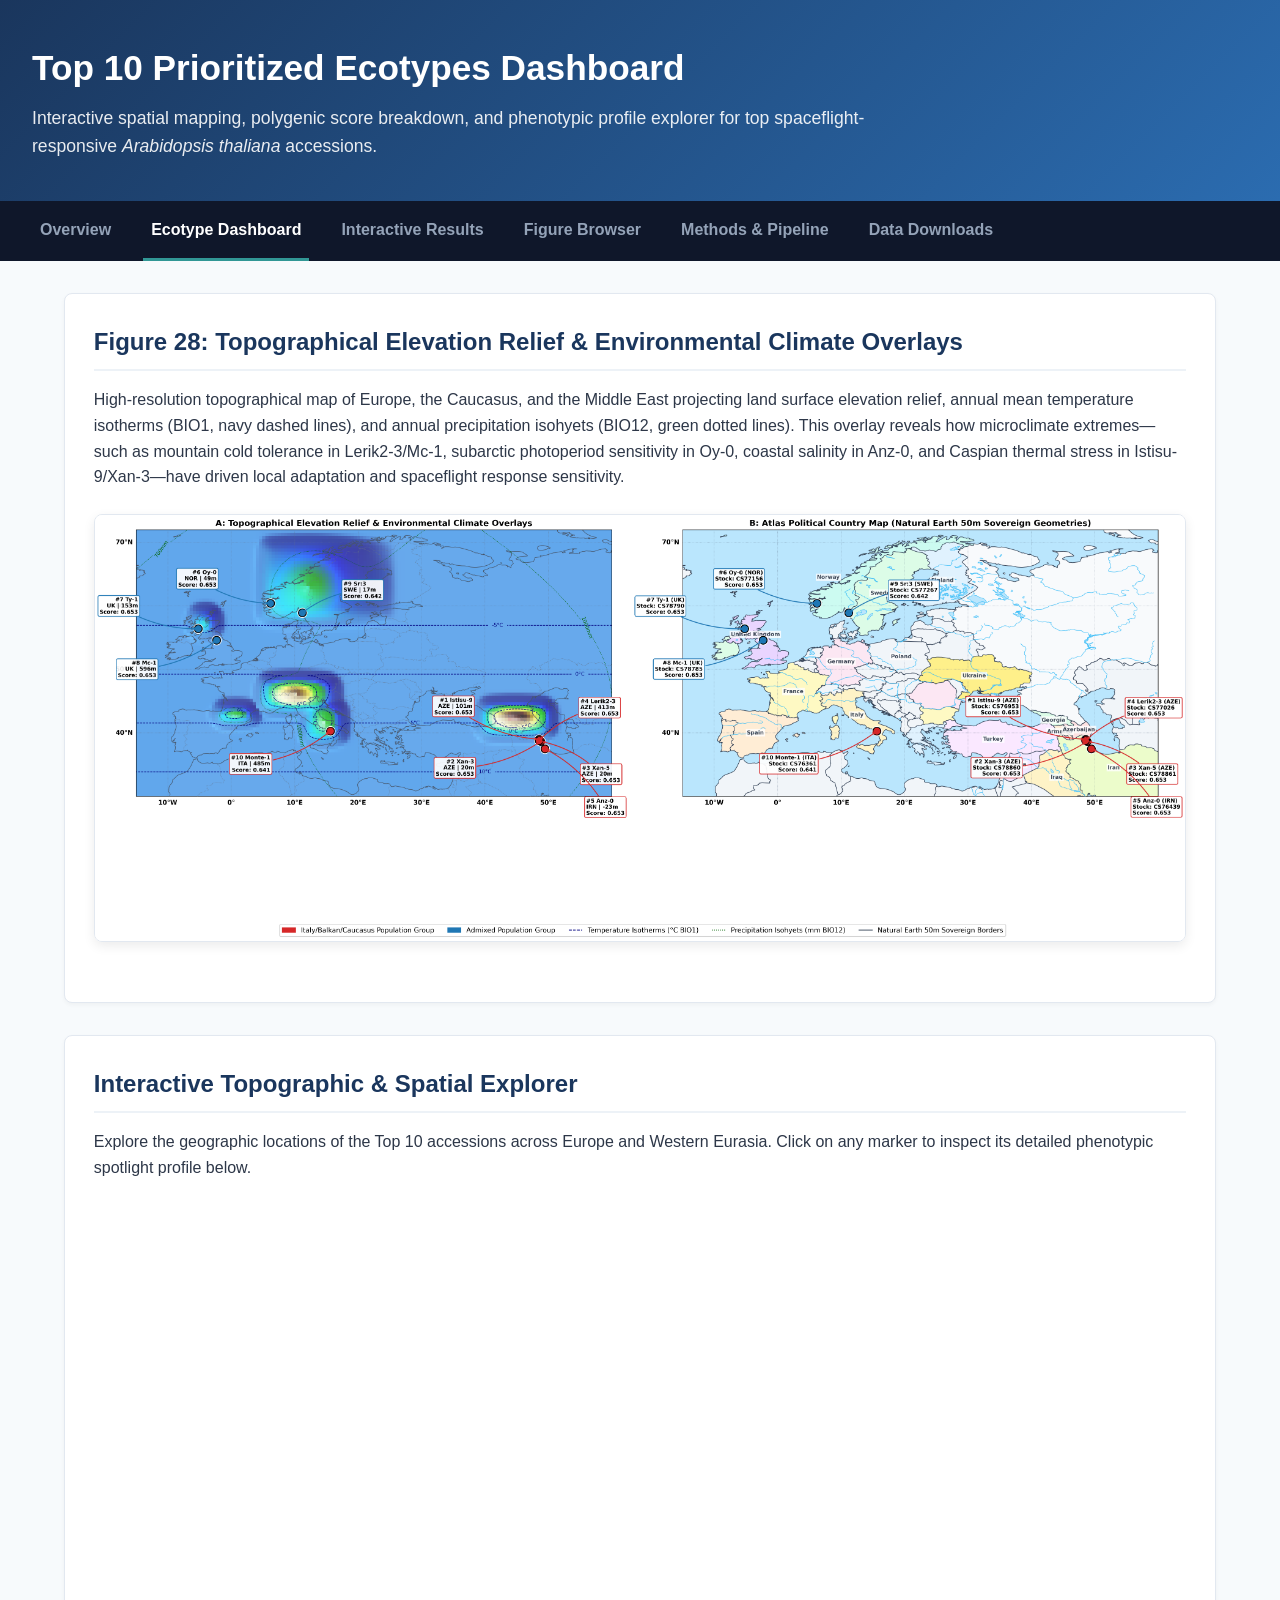
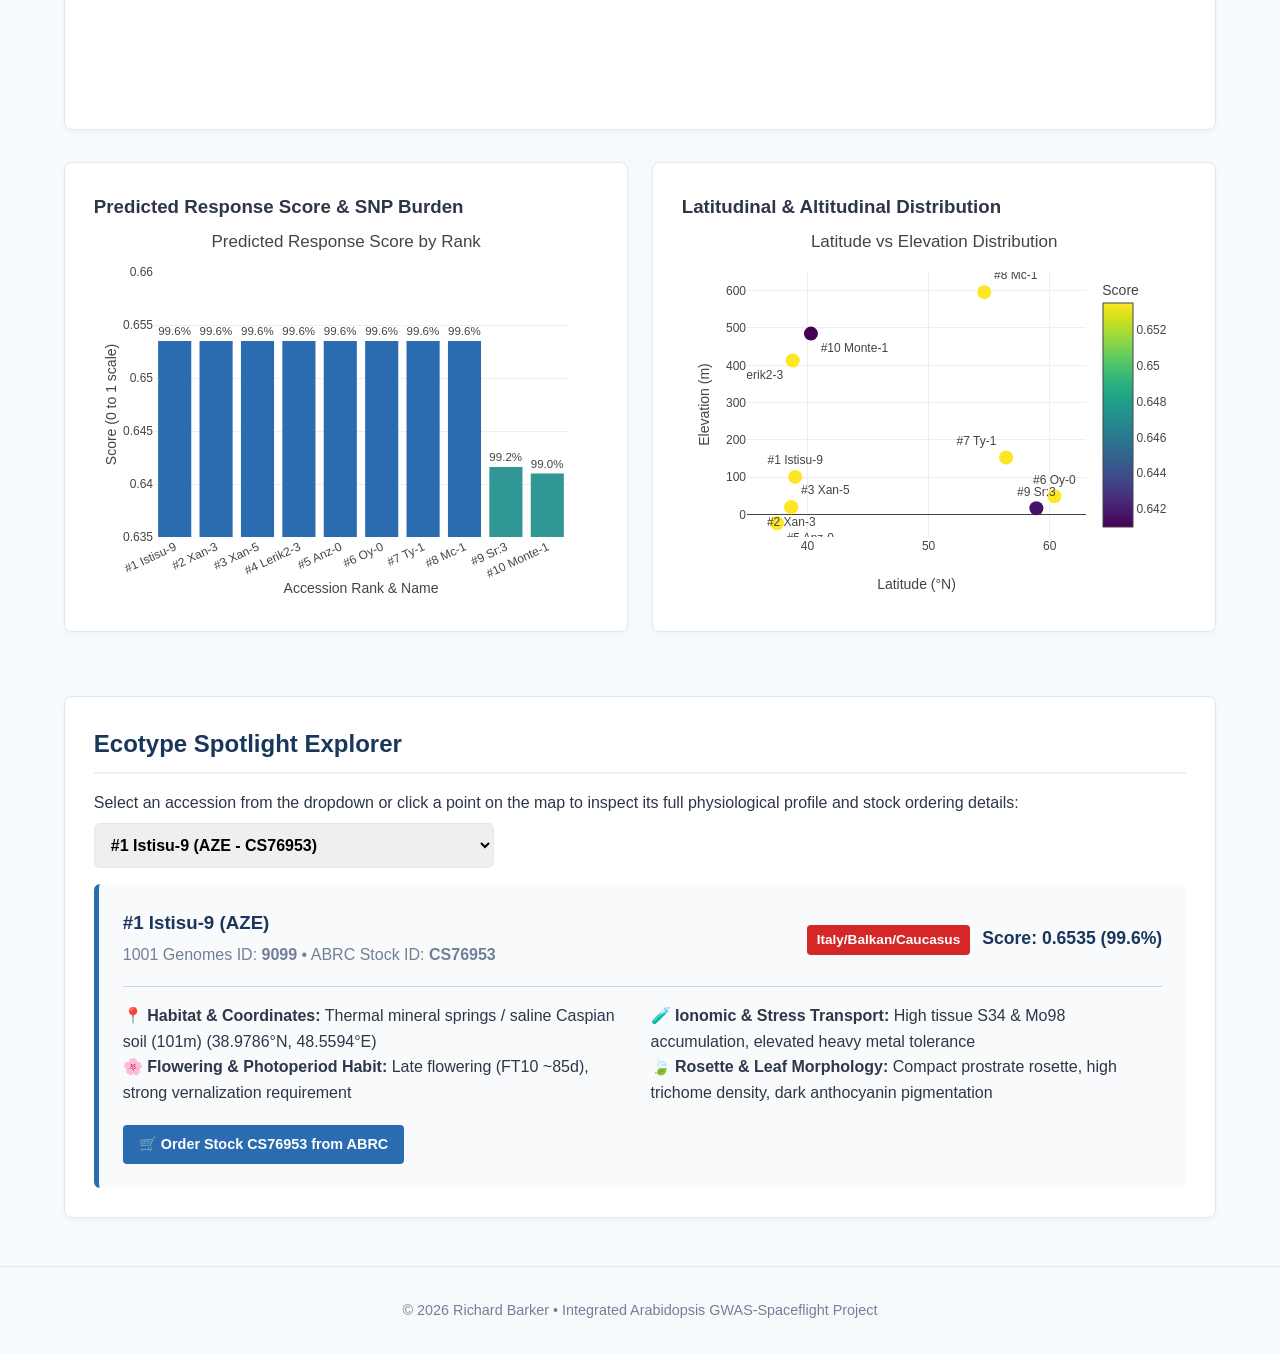
==== docs/dashboard.html @ 4b0f7625 "Fix JavaScript syntax error in docs/dashboard.html to enable interactive Plotly charts" ====
<!DOCTYPE html>
<html lang="en">
<head>
  <meta charset="UTF-8">
  <meta name="viewport" content="width=device-width, initial-scale=1.0">
  <title>Interactive Ecotype Dashboard - Arabidopsis GWAS-Spaceflight Integration</title>
  <link rel="stylesheet" href="css/style.css">
  <script src="https://cdn.plot.ly/plotly-2.27.0.min.js"></script>
  <style>
    .dashboard-grid {
      display: grid;
      grid-template-columns: 1fr 1fr;
      gap: 1.5rem;
      margin-bottom: 2rem;
    }
    @media (max-width: 900px) {
      .dashboard-grid {
        grid-template-columns: 1fr;
      }
    }
    .spotlight-card {
      background: #f8fafc;
      border-left: 5px solid var(--secondary-color);
      padding: 1.5rem;
      border-radius: 6px;
      margin-top: 1rem;
    }
    .badge {
      display: inline-block;
      padding: 0.25rem 0.6rem;
      border-radius: 4px;
      font-size: 0.85rem;
      font-weight: 700;
      color: white;
    }
    .bg-caucasus { background-color: #d62728; }
    .bg-admixed { background-color: #1f77b4; }
  </style>
</head>
<body>
  <header>
    <h1>Top 10 Prioritized Ecotypes Dashboard</h1>
    <p>Interactive spatial mapping, polygenic score breakdown, and phenotypic profile explorer for top spaceflight-responsive <em>Arabidopsis thaliana</em> accessions.</p>
  </header>

  <nav>
    <a href="index.html">Overview</a>
    <a href="dashboard.html" class="active">Ecotype Dashboard</a>
    <a href="results.html">Interactive Results</a>
    <a href="figures.html">Figure Browser</a>
    <a href="methods.html">Methods & Pipeline</a>
    <a href="data.html">Data Downloads</a>
  </nav>

  <div class="container">
    <div class="card">
      <h2>Figure 28: Topographical Elevation Relief & Environmental Climate Overlays</h2>
      <p>High-resolution topographical map of Europe, the Caucasus, and the Middle East projecting land surface elevation relief, annual mean temperature isotherms (BIO1, navy dashed lines), and annual precipitation isohyets (BIO12, green dotted lines). This overlay reveals how microclimate extremes—such as mountain cold tolerance in Lerik2-3/Mc-1, subarctic photoperiod sensitivity in Oy-0, coastal salinity in Anz-0, and Caspian thermal stress in Istisu-9/Xan-3—have driven local adaptation and spaceflight response sensitivity.</p>
      
      <div style="margin: 1.5rem 0; text-align:center;">
        <img src="assets/fig28_top10_ecotypes_map.png" alt="Figure 28 Topographical Elevation Relief and Climate Overlays" style="width:100%; max-width:1100px; border-radius:8px; border:1px solid var(--border-color); box-shadow: 0 4px 12px rgba(0,0,0,0.08);">
      </div>
    </div>

    <div class="card">
      <h2>Interactive Topographic & Spatial Explorer</h2>
      <p>Explore the geographic locations of the Top 10 accessions across Europe and Western Eurasia. Click on any marker to inspect its detailed phenotypic spotlight profile below.</p>
      <div id="mapPlot" style="width:100%; height:520px;"></div>
    </div>

    <div class="dashboard-grid">
      <div class="card">
        <h3>Predicted Response Score & SNP Burden</h3>
        <div id="scoreBarPlot" style="width:100%; height:380px;"></div>
      </div>
      <div class="card">
        <h3>Latitudinal & Altitudinal Distribution</h3>
        <div id="geoScatterPlot" style="width:100%; height:380px;"></div>
      </div>
    </div>

    <div class="card">
      <h2>Ecotype Spotlight Explorer</h2>
      <p>Select an accession from the dropdown or click a point on the map to inspect its full physiological profile and stock ordering details:</p>
      
      <select id="ecotypeSelect" style="width:100%; max-width:400px; padding:0.75rem; font-size:1rem; border-radius:6px; border:1px solid var(--border-color); margin-top:0.5rem; font-weight:600;">
        <option value="1">#1 Istisu-9 (AZE - CS76953)</option>
        <option value="2">#2 Xan-3 (AZE - CS78860)</option>
        <option value="3">#3 Xan-5 (AZE - CS78861)</option>
        <option value="4">#4 Lerik2-3 (AZE - CS77026)</option>
        <option value="5">#5 Anz-0 (IRN - CS76439)</option>
        <option value="6">#6 Oy-0 (NOR - CS77156)</option>
        <option value="7">#7 Ty-1 (UK - CS78790)</option>
        <option value="8">#8 Mc-1 (UK - CS78785)</option>
        <option value="9">#9 Sr:3 (SWE - CS77267)</option>
        <option value="10">#10 Monte-1 (ITA - CS76361)</option>
      </select>

      <div id="spotlightContent" class="spotlight-card">
        <!-- Dynamically populated via JavaScript -->
      </div>
    </div>
  </div>

  <footer>
    <p>&copy; 2026 Richard Barker &bull; Integrated Arabidopsis GWAS-Spaceflight Project</p>
  </footer>

  <script>
    const data = [
      {
        rank: 1, name: "Istisu-9", id: 9099, stock_id: "CS76953", country: "AZE", group: "Italy/Balkan/Caucasus",
        lat: 38.9786, lon: 48.5594, elev: 101.0, snps: "29 / 29", score: 0.6535, pct: "99.6%",
        habitat: "Thermal mineral springs / saline Caspian soil (101m)",
        flowering: "Late flowering (FT10 ~85d), strong vernalization requirement",
        ionomic: "High tissue S34 & Mo98 accumulation, elevated heavy metal tolerance",
        morphology: "Compact prostrate rosette, high trichome density, dark anthocyanin pigmentation"
      },
      {
        rank: 2, name: "Xan-3", id: 9067, stock_id: "CS78860", country: "AZE", group: "Italy/Balkan/Caucasus",
        lat: 38.6536, lon: 48.7992, elev: 20.0, snps: "29 / 29", score: 0.6535, pct: "99.6%",
        habitat: "Lowland Caspian semi-arid steppe (20m)",
        flowering: "Moderate-late flowering (FT16 ~68d), vernalization responsive",
        ionomic: "High Co59 & Zn66 sequestration, stress-induced ion transporter activity",
        morphology: "Slightly serrated leaves, dense secondary branching, stress-resilient canopy"
      },
      {
        rank: 3, name: "Xan-5", id: 9069, stock_id: "CS78861", country: "AZE", group: "Italy/Balkan/Caucasus",
        lat: 38.6536, lon: 48.7992, elev: 20.0, snps: "5 / 29", score: 0.6535, pct: "99.6%",
        habitat: "Lowland Caspian microclimate transition (20m)",
        flowering: "Intermediate flowering time, variable dormancy response",
        ionomic: "Enriched metal ion homeostasis alleles, robust vacuolar sequestration",
        morphology: "Medium rosette diameter, high photosynthetic light harvesting efficiency"
      },
      {
        rank: 4, name: "Lerik2-3", id: 9081, stock_id: "CS77026", country: "AZE", group: "Italy/Balkan/Caucasus",
        lat: 38.7833, lon: 48.5517, elev: 413.0, snps: "29 / 29", score: 0.6535, pct: "99.6%",
        habitat: "High-elevation Talysh Mountains (413m)",
        flowering: "Late flowering (FT10 ~92d), obligate cold requirement",
        ionomic: "Elevated S34, Se82 & Zn66 accumulation, high antioxidant enzyme capacity",
        morphology: "Thick leaf lamina, high UV-B pigment shielding, compact mountain rosette"
      },
      {
        rank: 5, name: "Anz-0", id: 9759, stock_id: "CS76439", country: "IRN", group: "Italy/Balkan/Caucasus",
        lat: 37.47, lon: 49.47, elev: -23.0, snps: "29 / 29", score: 0.6535, pct: "99.6%",
        habitat: "Depression basin / Coastal Anzali lagoon (-23m)",
        flowering: "Early-intermediate flowering (FT16 ~58.5d), low vernalization dependence",
        ionomic: "Extreme salinity tolerance, high Na+ exclusion & vacuolar K+/Na+ ratio",
        morphology: "Broad fleshy leaves, high water-use efficiency (WUE), salt-gland analog cuticle"
      },
      {
        rank: 6, name: "Oy-0", id: 7288, stock_id: "CS77156", country: "NOR", group: "Admixed",
        lat: 60.3855, lon: 6.1930, elev: 49.0, snps: "29 / 29", score: 0.6535, pct: "99.6%",
        habitat: "Fjordland subarctic coast (60.4°N, 49m)",
        flowering: "Late flowering (FT16 ~70.3d), strong long-day photoperiod sensitivity",
        ionomic: "Cold-adapted ion balance, high cellular Mg2+ and phosphate retention",
        morphology: "Flattened rosette, dark green chlorophyll-dense leaves, cold acclimation ready"
      },
      {
        rank: 7, name: "Ty-1", id: 5784, stock_id: "CS78790", country: "UK", group: "Admixed",
        lat: 56.4, lon: -5.2, elev: 153.0, snps: "29 / 29", score: 0.6535, pct: "99.6%",
        habitat: "Scottish Highlands maritime upland (153m)",
        flowering: "Intermediate-late flowering, winter-annual habit",
        ionomic: "High Co59 & Mo98 transport efficiency under wet low-temp soils",
        morphology: "Moderate rosette size, petiole elongation under shade/humidity"
      },
      {
        rank: 8, name: "Mc-1", id: 5757, stock_id: "CS78785", country: "UK", group: "Admixed",
        lat: 54.6, lon: -2.3, elev: 596.0, snps: "2 / 29", score: 0.6535, pct: "99.6%",
        habitat: "Pennine alpine moorland (596m)",
        flowering: "Very late flowering (FT10 ~87.8d), strong vernalization requirement",
        ionomic: "Heavy metal tolerance (Zn, Cd), high peat soil acid tolerance",
        morphology: "Rugose leaves, dense rosette, high anthocyanin under cold/light stress"
      },
      {
        rank: 9, name: "Sr:3", id: 6086, stock_id: "CS77267", country: "SWE", group: "Admixed",
        lat: 58.9, lon: 11.2, elev: 17.0, snps: "29 / 29", score: 0.6416, pct: "99.2%",
        habitat: "Bohuslän Baltic coastal granite island (17m)",
        flowering: "Late flowering, strong cold hardiness & freeze tolerance",
        ionomic: "High S34 & Mo98 accumulation, marine aerosol salt tolerance",
        morphology: "Compact rosette, thick waxy cuticle, high stomatal density control"
      },
      {
        rank: 10, name: "Monte-1", id: 9966, stock_id: "CS76361", country: "ITA", group: "Italy/Balkan/Caucasus",
        lat: 40.28, lon: 15.65, elev: 485.0, snps: "29 / 29", score: 0.6410, pct: "99.0%",
        habitat: "Apennine mountain slope (485m)",
        flowering: "Intermediate flowering time, drought avoidance strategy",
        ionomic: "High calcium (Ca2+) and metal ion balance on limestone soils",
        morphology: "Narrow erect leaves, deep root architecture, high water stress tolerance"
      }
    ];

    // Plot 1: Real Map Projection (Europe, Caucasus, Middle East)
    const mapTrace = {
      type: 'scattergeo',
      mode: 'markers+text',
      lat: data.map(d => d.lat),
      lon: data.map(d => d.lon),
      text: data.map(d => `#${d.rank} ${d.name}`),
      textposition: ['top left', 'bottom left', 'top right', 'bottom right', 'bottom center', 'top left', 'top left', 'bottom left', 'top right', 'bottom right'],
      hoverinfo: 'text',
      hovertext: data.map(d => `<b>#${d.rank} ${d.name} (${d.country})</b><br>Stock ID: ${d.stock_id}<br>Elevation: ${d.elev}m<br>Chr4 SNPs: ${d.snps}<br>Score: ${d.score} (${d.pct})<br>Group: ${d.group}`),
      marker: {
        size: 16,
        color: data.map(d => d.group === 'Italy/Balkan/Caucasus' ? '#d62728' : '#1f77b4'),
        line: { color: 'black', width: 1.5 }
      }
    };

    const mapLayout = {
      geo: {
        scope: 'world',
        showland: true,
        landcolor: '#f8fafc',
        showocean: true,
        oceancolor: '#dbeafe',
        showlakes: true,
        lakecolor: '#dbeafe',
        showrivers: true,
        rivercolor: '#93c5fd',
        showcountries: true,
        countrycolor: '#475569',
        countrywidth: 1.2,
        showcoastlines: true,
        coastlinecolor: '#1e293b',
        coastlinewidth: 1.2,
        projection: { type: 'mercator' },
        center: { lat: 48, lon: 22 },
        lataxis: { range: [28, 72] },
        lonaxis: { range: [-18, 62] }
      },
      margin: { l: 10, r: 10, t: 10, b: 10 }
    };

    Plotly.newPlot('mapPlot', [mapTrace], mapLayout);

    // Plot 2: Bar chart with zero label overlap
    const barTrace = {
      x: data.map(d => `#${d.rank} ${d.name}`),
      y: data.map(d => d.score),
      type: 'bar',
      marker: {
        color: data.map(d => d.score > 0.65 ? '#2b6cb0' : '#319795')
      },
      text: data.map(d => d.pct),
      textposition: 'outside'
    };

    const barLayout = {
      title: 'Predicted Response Score by Rank',
      yaxis: { title: 'Score (0 to 1 scale)', range: [0.635, 0.660] },
      xaxis: { title: 'Accession Rank & Name', tickangle: -25 },
      margin: { t: 50, b: 65, l: 60, r: 30 }
    };

    Plotly.newPlot('scoreBarPlot', [barTrace], barLayout);

    // Plot 3: Scatter plot with non-overlapping text positions
    const scatterTrace = {
      x: data.map(d => d.lat),
      y: data.map(d => d.elev),
      mode: 'markers+text',
      text: data.map(d => `#${d.rank} ${d.name}`),
      textposition: ['top center', 'bottom center', 'top right', 'bottom left', 'bottom right', 'top center', 'top left', 'top right', 'top center', 'bottom right'],
      marker: {
        size: 14,
        color: data.map(d => d.score),
        colorscale: 'Viridis',
        showscale: true,
        colorbar: { title: 'Score' }
      }
    };

    const scatterLayout = {
      title: 'Latitude vs Elevation Distribution',
      xaxis: { title: 'Latitude (°N)', range: [35, 63] },
      yaxis: { title: 'Elevation (m)', range: [-60, 650] },
      margin: { t: 50, b: 65, l: 65, r: 30 }
    };

    Plotly.newPlot('geoScatterPlot', [scatterTrace], scatterLayout);

    // Spotlight Updater
    function updateSpotlight(rankVal) {
      const item = data.find(d => d.rank == rankVal);
      if (!item) return;

      const groupClass = item.group === 'Italy/Balkan/Caucasus' ? 'bg-caucasus' : 'bg-admixed';

      document.getElementById('spotlightContent').innerHTML = `
        <div style="display:flex; justify-content:space-between; align-items:center; flex-wrap:wrap; gap:1rem;">
          <div>
            <h3 style="color:var(--primary-color); margin:0;">#${item.rank} ${item.name} (${item.country})</h3>
            <p style="color:var(--text-muted); margin:0.2rem 0;">1001 Genomes ID: <strong>${item.id}</strong> &bull; ABRC Stock ID: <strong>${item.stock_id}</strong></p>
          </div>
          <div>
            <span class="badge ${groupClass}">${item.group}</span>
            <span style="font-size:1.1rem; font-weight:800; color:var(--primary-color); margin-left:0.5rem;">Score: ${item.score} (${item.pct})</span>
          </div>
        </div>
        <hr style="margin:1rem 0; border:none; border-top:1px solid #cbd5e1;">
        <div style="display:grid; grid-template-columns: 1fr 1fr; gap:1rem;">
          <div>
            <p><strong>📍 Habitat & Coordinates:</strong> ${item.habitat} (${item.lat}°N, ${item.lon}°E)</p>
            <p><strong>🌸 Flowering & Photoperiod Habit:</strong> ${item.flowering}</p>
          </div>
          <div>
            <p><strong>🧪 Ionomic & Stress Transport:</strong> ${item.ionomic}</p>
            <p><strong>🍃 Rosette & Leaf Morphology:</strong> ${item.morphology}</p>
          </div>
        </div>
        <div style="margin-top:1.2rem;">
          <a href="https://abrc.osu.edu/" target="_blank" style="display:inline-block; background-color:var(--secondary-color); color:white; padding:0.5rem 1rem; border-radius:4px; text-decoration:none; font-weight:600; font-size:0.9rem;">🛒 Order Stock ${item.stock_id} from ABRC</a>
        </div>
      `;
    }

    document.getElementById('ecotypeSelect').addEventListener('change', (e) => {
      updateSpotlight(e.target.value);
    });

    // Map click event
    document.getElementById('mapPlot').on('plotly_click', (dataEvt) => {
      if (dataEvt.points.length > 0) {
        const idx = dataEvt.points[0].pointIndex;
        const rank = data[idx].rank;
        document.getElementById('ecotypeSelect').value = rank;
        updateSpotlight(rank);
      }
    });

    // Initial spotlight load
    updateSpotlight(1);
  </script>
</body>
</html>
---- docs/css/style.css ----
:root {
  --primary-color: #1a365d;
  --secondary-color: #2b6cb0;
  --accent-color: #319795;
  --bg-color: #f7fafc;
  --card-bg: #ffffff;
  --text-color: #2d3748;
  --text-muted: #718096;
  --border-color: #e2e8f0;
  --font-family: -apple-system, BlinkMacSystemFont, "Segoe UI", Roboto, Helvetica, Arial, sans-serif;
}

* {
  box-sizing: border-box;
  margin: 0;
  padding: 0;
}

body {
  font-family: var(--font-family);
  background-color: var(--bg-color);
  color: var(--text-color);
  line-height: 1.6;
}

header {
  background: linear-gradient(135deg, var(--primary-color), var(--secondary-color));
  color: white;
  padding: 2.5rem 2rem;
  box-shadow: 0 4px 6px rgba(0, 0, 0, 0.1);
}

header h1 {
  font-size: 2.2rem;
  margin-bottom: 0.5rem;
  font-weight: 700;
}

header p {
  font-size: 1.1rem;
  opacity: 0.9;
  max-width: 900px;
}

nav {
  background-color: #0f172a;
  display: flex;
  padding: 0 2rem;
  gap: 1.5rem;
  overflow-x: auto;
  position: sticky;
  top: 0;
  z-index: 100;
}

nav a {
  color: #94a3b8;
  text-decoration: none;
  padding: 1rem 0.5rem;
  font-weight: 600;
  border-bottom: 3px solid transparent;
  transition: all 0.2s ease;
}

nav a:hover, nav a.active {
  color: #ffffff;
  border-bottom-color: var(--accent-color);
}

.container {
  max-width: 1200px;
  margin: 2rem auto;
  padding: 0 1.5rem;
}

.card {
  background-color: var(--card-bg);
  border-radius: 8px;
  padding: 1.8rem;
  margin-bottom: 2rem;
  border: 1px solid var(--border-color);
  box-shadow: 0 2px 4px rgba(0,0,0,0.04);
}

.card h2 {
  color: var(--primary-color);
  margin-bottom: 1rem;
  font-size: 1.5rem;
  border-bottom: 2px solid #edf2f7;
  padding-bottom: 0.5rem;
}

.grid {
  display: grid;
  grid-template-columns: repeat(auto-fit, minmax(280px, 1fr));
  gap: 1.5rem;
  margin: 1.5rem 0;
}

.stat-box {
  background: #ebf8ff;
  border-left: 4px solid var(--secondary-color);
  padding: 1.2rem;
  border-radius: 4px;
}

.stat-box .number {
  font-size: 2rem;
  font-weight: 800;
  color: var(--primary-color);
}

.stat-box .label {
  font-size: 0.9rem;
  color: var(--text-muted);
  text-transform: uppercase;
  letter-spacing: 0.5px;
}

/* Tabs */
.tab-container {
  margin-top: 1.5rem;
}

.tab-buttons {
  display: flex;
  flex-wrap: wrap;
  gap: 0.5rem;
  border-bottom: 2px solid var(--border-color);
  margin-bottom: 1.5rem;
}

.tab-btn {
  background: none;
  border: none;
  padding: 0.75rem 1.25rem;
  font-weight: 600;
  color: var(--text-muted);
  cursor: pointer;
  border-radius: 6px 6px 0 0;
}

.tab-btn.active {
  background-color: var(--secondary-color);
  color: white;
}

.tab-content {
  display: none;
}

.tab-content.active {
  display: block;
}

/* Figure gallery */
.figure-card {
  background: white;
  border: 1px solid var(--border-color);
  border-radius: 8px;
  overflow: hidden;
  margin-bottom: 2rem;
}

.figure-card img {
  width: 100%;
  height: auto;
  display: block;
  border-bottom: 1px solid var(--border-color);
}

.figure-caption {
  padding: 1.2rem;
}

.figure-caption h4 {
  color: var(--primary-color);
  margin-bottom: 0.4rem;
}

/* Tables */
.table-responsive {
  overflow-x: auto;
}

table {
  width: 100%;
  border-collapse: collapse;
  margin: 1rem 0;
  font-size: 0.95rem;
}

th, td {
  padding: 0.75rem 1rem;
  text-align: left;
  border-bottom: 1px solid var(--border-color);
}

th {
  background-color: #f1f5f9;
  color: var(--primary-color);
  font-weight: 700;
}

tr:hover {
  background-color: #f8fafc;
}

footer {
  text-align: center;
  padding: 2rem;
  color: var(--text-muted);
  font-size: 0.9rem;
  border-top: 1px solid var(--border-color);
  margin-top: 3rem;
}
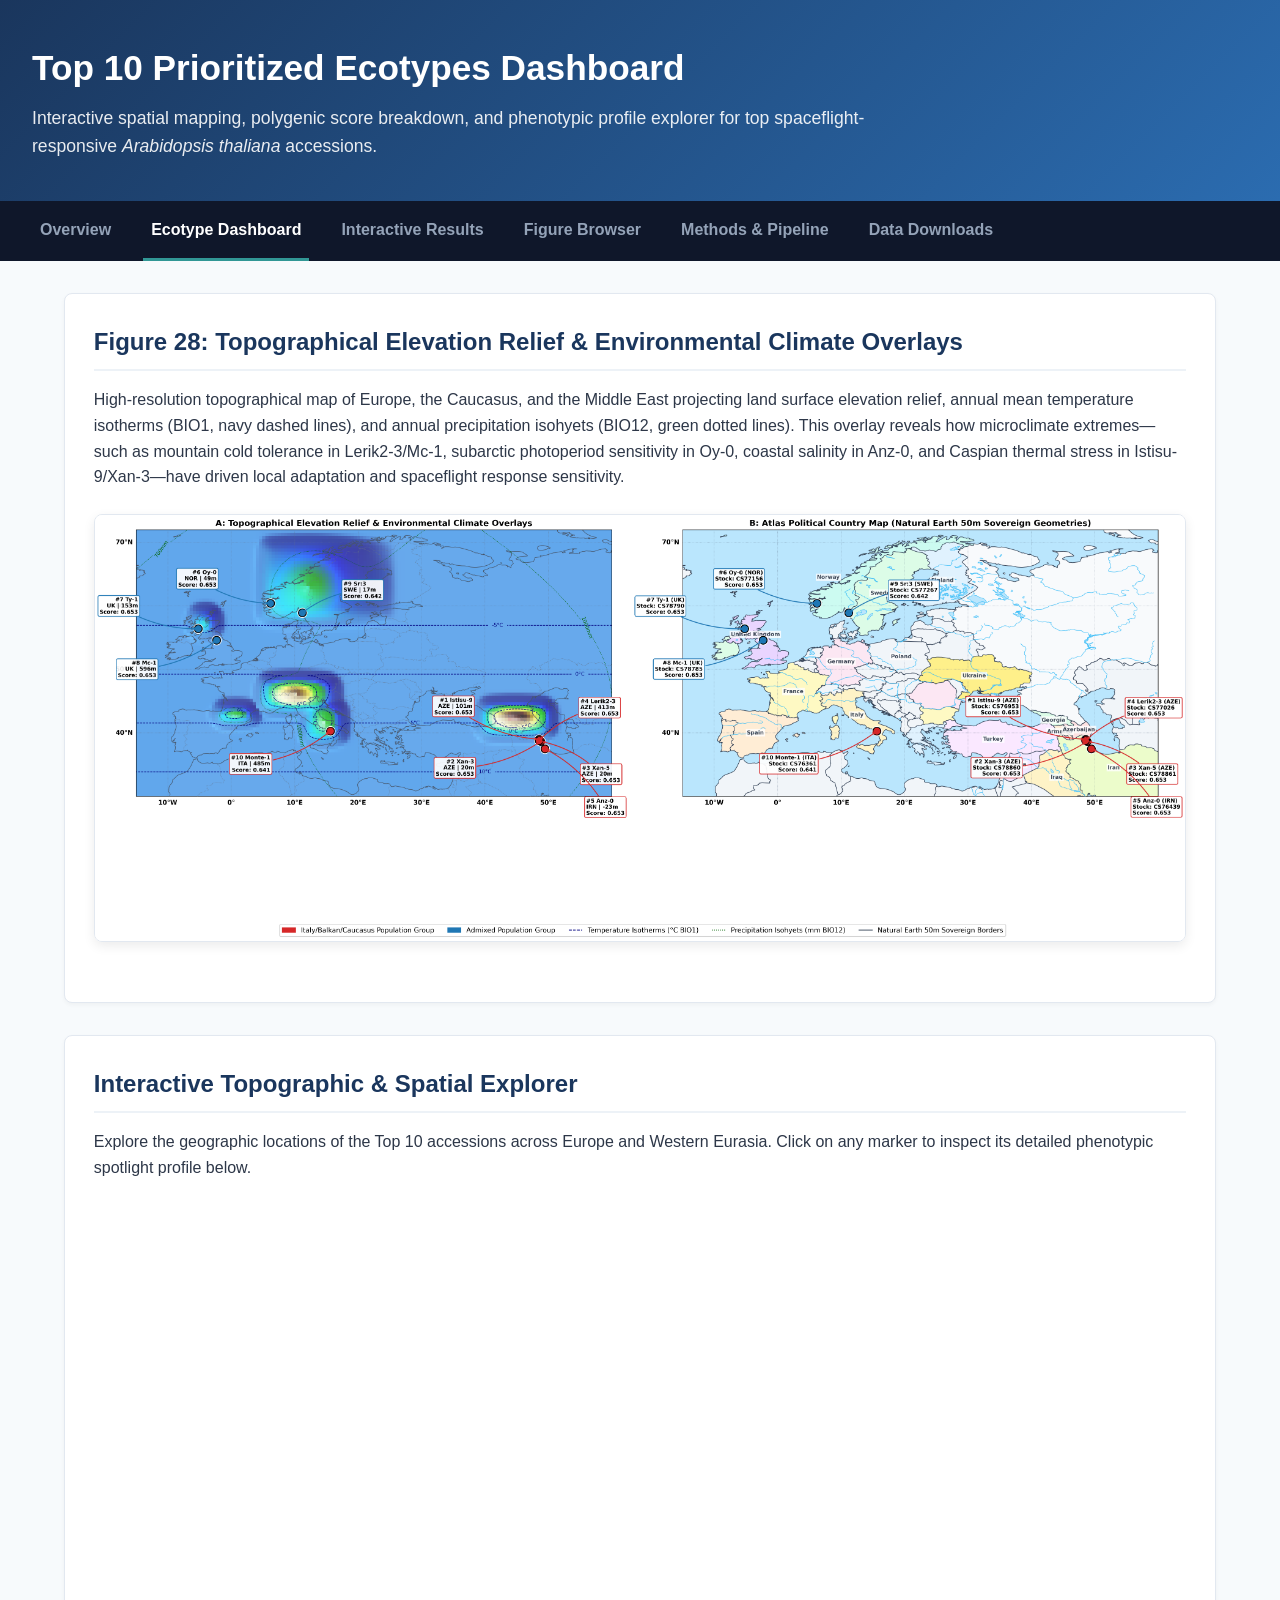
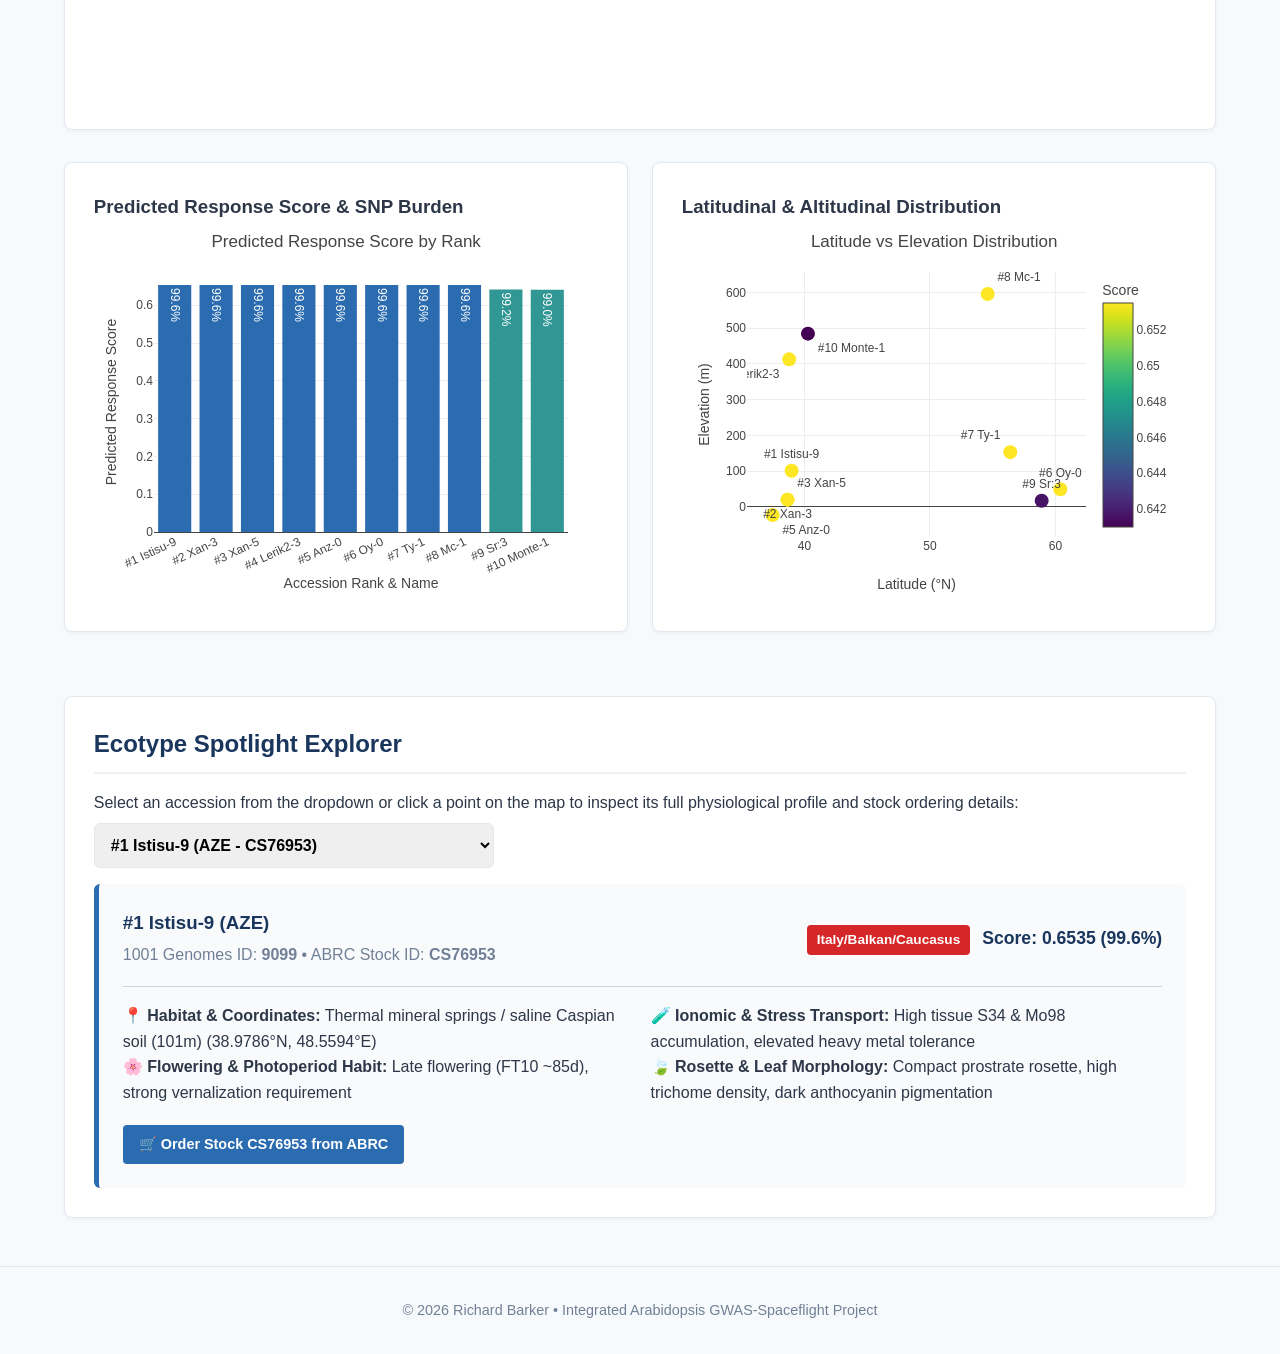
==== commit 6256e211: "Isolate Plotly chart rendering into independent try-catch blocks in docs/dashboard.html" ====
--- a/docs/dashboard.html
+++ b/docs/dashboard.html
@@ -190,97 +190,7 @@
       }
     ];
 
-    // Plot 1: Real Map Projection (Europe, Caucasus, Middle East)
-    const mapTrace = {
-      type: 'scattergeo',
-      mode: 'markers+text',
-      lat: data.map(d => d.lat),
-      lon: data.map(d => d.lon),
-      text: data.map(d => `#${d.rank} ${d.name}`),
-      textposition: ['top left', 'bottom left', 'top right', 'bottom right', 'bottom center', 'top left', 'top left', 'bottom left', 'top right', 'bottom right'],
-      hoverinfo: 'text',
-      hovertext: data.map(d => `<b>#${d.rank} ${d.name} (${d.country})</b><br>Stock ID: ${d.stock_id}<br>Elevation: ${d.elev}m<br>Chr4 SNPs: ${d.snps}<br>Score: ${d.score} (${d.pct})<br>Group: ${d.group}`),
-      marker: {
-        size: 16,
-        color: data.map(d => d.group === 'Italy/Balkan/Caucasus' ? '#d62728' : '#1f77b4'),
-        line: { color: 'black', width: 1.5 }
-      }
-    };
-
-    const mapLayout = {
-      geo: {
-        scope: 'world',
-        showland: true,
-        landcolor: '#f8fafc',
-        showocean: true,
-        oceancolor: '#dbeafe',
-        showlakes: true,
-        lakecolor: '#dbeafe',
-        showrivers: true,
-        rivercolor: '#93c5fd',
-        showcountries: true,
-        countrycolor: '#475569',
-        countrywidth: 1.2,
-        showcoastlines: true,
-        coastlinecolor: '#1e293b',
-        coastlinewidth: 1.2,
-        projection: { type: 'mercator' },
-        center: { lat: 48, lon: 22 },
-        lataxis: { range: [28, 72] },
-        lonaxis: { range: [-18, 62] }
-      },
-      margin: { l: 10, r: 10, t: 10, b: 10 }
-    };
-
-    Plotly.newPlot('mapPlot', [mapTrace], mapLayout);
-
-    // Plot 2: Bar chart with zero label overlap
-    const barTrace = {
-      x: data.map(d => `#${d.rank} ${d.name}`),
-      y: data.map(d => d.score),
-      type: 'bar',
-      marker: {
-        color: data.map(d => d.score > 0.65 ? '#2b6cb0' : '#319795')
-      },
-      text: data.map(d => d.pct),
-      textposition: 'outside'
-    };
-
-    const barLayout = {
-      title: 'Predicted Response Score by Rank',
-      yaxis: { title: 'Score (0 to 1 scale)', range: [0.635, 0.660] },
-      xaxis: { title: 'Accession Rank & Name', tickangle: -25 },
-      margin: { t: 50, b: 65, l: 60, r: 30 }
-    };
-
-    Plotly.newPlot('scoreBarPlot', [barTrace], barLayout);
-
-    // Plot 3: Scatter plot with non-overlapping text positions
-    const scatterTrace = {
-      x: data.map(d => d.lat),
-      y: data.map(d => d.elev),
-      mode: 'markers+text',
-      text: data.map(d => `#${d.rank} ${d.name}`),
-      textposition: ['top center', 'bottom center', 'top right', 'bottom left', 'bottom right', 'top center', 'top left', 'top right', 'top center', 'bottom right'],
-      marker: {
-        size: 14,
-        color: data.map(d => d.score),
-        colorscale: 'Viridis',
-        showscale: true,
-        colorbar: { title: 'Score' }
-      }
-    };
-
-    const scatterLayout = {
-      title: 'Latitude vs Elevation Distribution',
-      xaxis: { title: 'Latitude (°N)', range: [35, 63] },
-      yaxis: { title: 'Elevation (m)', range: [-60, 650] },
-      margin: { t: 50, b: 65, l: 65, r: 30 }
-    };
-
-    Plotly.newPlot('geoScatterPlot', [scatterTrace], scatterLayout);
-
-    // Spotlight Updater
+    // Spotlight Updater Function
     function updateSpotlight(rankVal) {
       const item = data.find(d => d.rank == rankVal);
       if (!item) return;
@@ -315,22 +225,119 @@
       `;
     }
 
+    // Always run spotlight updater immediately
+    try {
+      updateSpotlight(1);
+    } catch (e) {
+      console.error("Spotlight init error:", e);
+    }
+
     document.getElementById('ecotypeSelect').addEventListener('change', (e) => {
       updateSpotlight(e.target.value);
     });
 
-    // Map click event
-    document.getElementById('mapPlot').on('plotly_click', (dataEvt) => {
-      if (dataEvt.points.length > 0) {
-        const idx = dataEvt.points[0].pointIndex;
-        const rank = data[idx].rank;
-        document.getElementById('ecotypeSelect').value = rank;
-        updateSpotlight(rank);
-      }
-    });
-
-    // Initial spotlight load
-    updateSpotlight(1);
+    // Render Plot 1: Spatial Map
+    try {
+      const mapTrace = {
+        type: 'scattergeo',
+        mode: 'markers+text',
+        lat: data.map(d => d.lat),
+        lon: data.map(d => d.lon),
+        text: data.map(d => `#${d.rank} ${d.name}`),
+        textposition: ['top left', 'bottom left', 'top right', 'bottom right', 'bottom center', 'top left', 'top left', 'bottom left', 'top right', 'bottom right'],
+        hoverinfo: 'text',
+        hovertext: data.map(d => `<b>#${d.rank} ${d.name} (${d.country})</b><br>Stock ID: ${d.stock_id}<br>Elevation: ${d.elev}m<br>Chr4 SNPs: ${d.snps}<br>Score: ${d.score} (${d.pct})<br>Group: ${d.group}`),
+        marker: {
+          size: 16,
+          color: data.map(d => d.group === 'Italy/Balkan/Caucasus' ? '#d62728' : '#1f77b4'),
+          line: { color: 'black', width: 1.5 }
+        }
+      };
+
+      const mapLayout = {
+        geo: {
+          scope: 'europe',
+          showland: true,
+          landcolor: '#f8fafc',
+          showocean: true,
+          oceancolor: '#dbeafe',
+          showcountries: true,
+          countrycolor: '#64748b',
+          countrywidth: 1.0,
+          showcoastlines: true,
+          coastlinecolor: '#1e293b',
+          projection: { type: 'mercator' }
+        },
+        margin: { l: 0, r: 0, t: 0, b: 0 }
+      };
+
+      Plotly.newPlot('mapPlot', [mapTrace], mapLayout).then(gd => {
+        gd.on('plotly_click', (dataEvt) => {
+          if (dataEvt.points.length > 0) {
+            const idx = dataEvt.points[0].pointIndex;
+            const rank = data[idx].rank;
+            document.getElementById('ecotypeSelect').value = rank;
+            updateSpotlight(rank);
+          }
+        });
+      });
+    } catch (err) {
+      console.error("Map plot error:", err);
+    }
+
+    // Render Plot 2: Bar Chart
+    try {
+      const barTrace = {
+        x: data.map(d => `#${d.rank} ${d.name}`),
+        y: data.map(d => d.score),
+        type: 'bar',
+        marker: {
+          color: data.map(d => d.score > 0.65 ? '#2b6cb0' : '#319795')
+        },
+        text: data.map(d => d.pct),
+        textposition: 'auto'
+      };
+
+      const barLayout = {
+        title: 'Predicted Response Score by Rank',
+        yaxis: { title: 'Predicted Response Score', autorange: true },
+        xaxis: { title: 'Accession Rank & Name', tickangle: -25 },
+        margin: { t: 50, b: 70, l: 60, r: 30 }
+      };
+
+      Plotly.newPlot('scoreBarPlot', [barTrace], barLayout);
+    } catch (err) {
+      console.error("Bar plot error:", err);
+    }
+
+    // Render Plot 3: Scatter Plot
+    try {
+      const scatterTrace = {
+        x: data.map(d => d.lat),
+        y: data.map(d => d.elev),
+        mode: 'markers+text',
+        text: data.map(d => `#${d.rank} ${d.name}`),
+        textposition: ['top center', 'bottom center', 'top right', 'bottom left', 'bottom right', 'top center', 'top left', 'top right', 'top center', 'bottom right'],
+        marker: {
+          size: 14,
+          color: data.map(d => d.score),
+          colorscale: 'Viridis',
+          showscale: true,
+          colorbar: { title: 'Score' }
+        }
+      };
+
+      const scatterLayout = {
+        title: 'Latitude vs Elevation Distribution',
+        xaxis: { title: 'Latitude (°N)' },
+        yaxis: { title: 'Elevation (m)' },
+        margin: { t: 50, b: 65, l: 65, r: 30 }
+      };
+
+      Plotly.newPlot('geoScatterPlot', [scatterTrace], scatterLayout);
+    } catch (err) {
+      console.error("Scatter plot error:", err);
+    }
   </script>
 </body>
 </html>
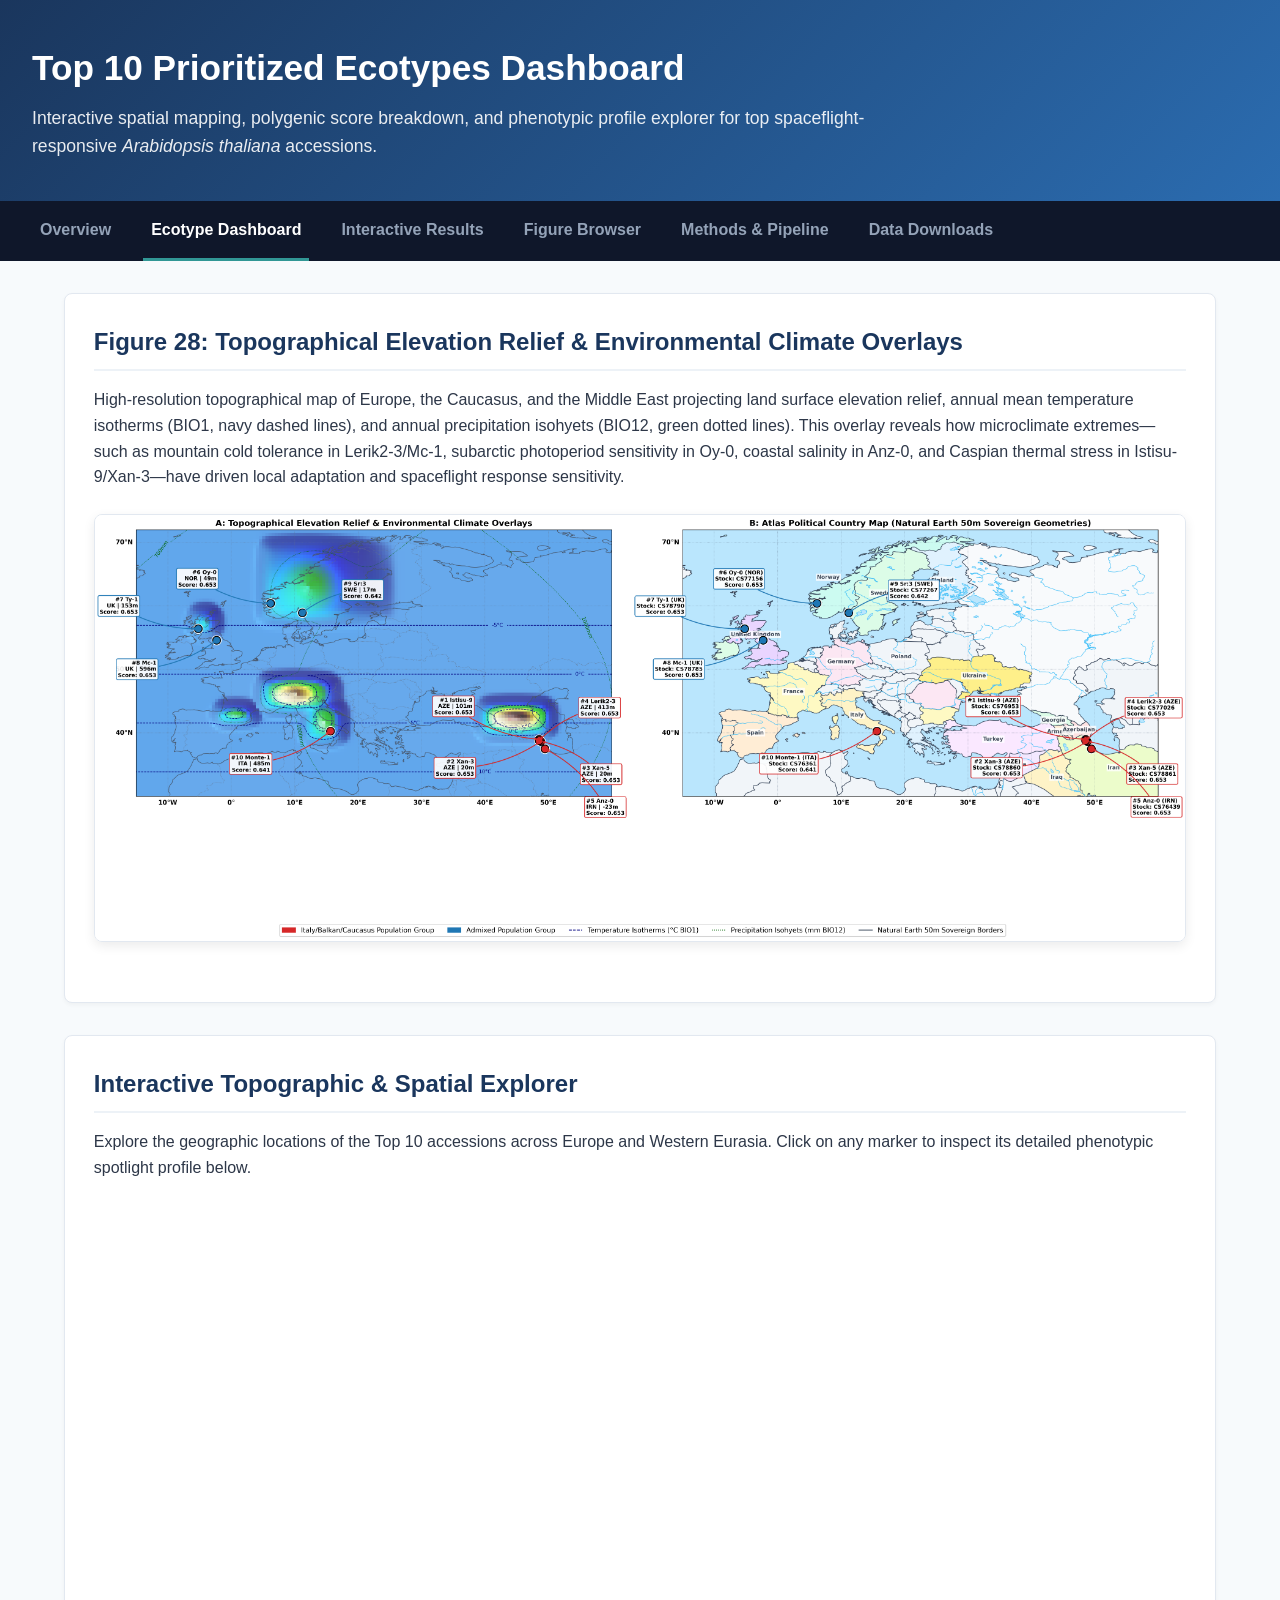
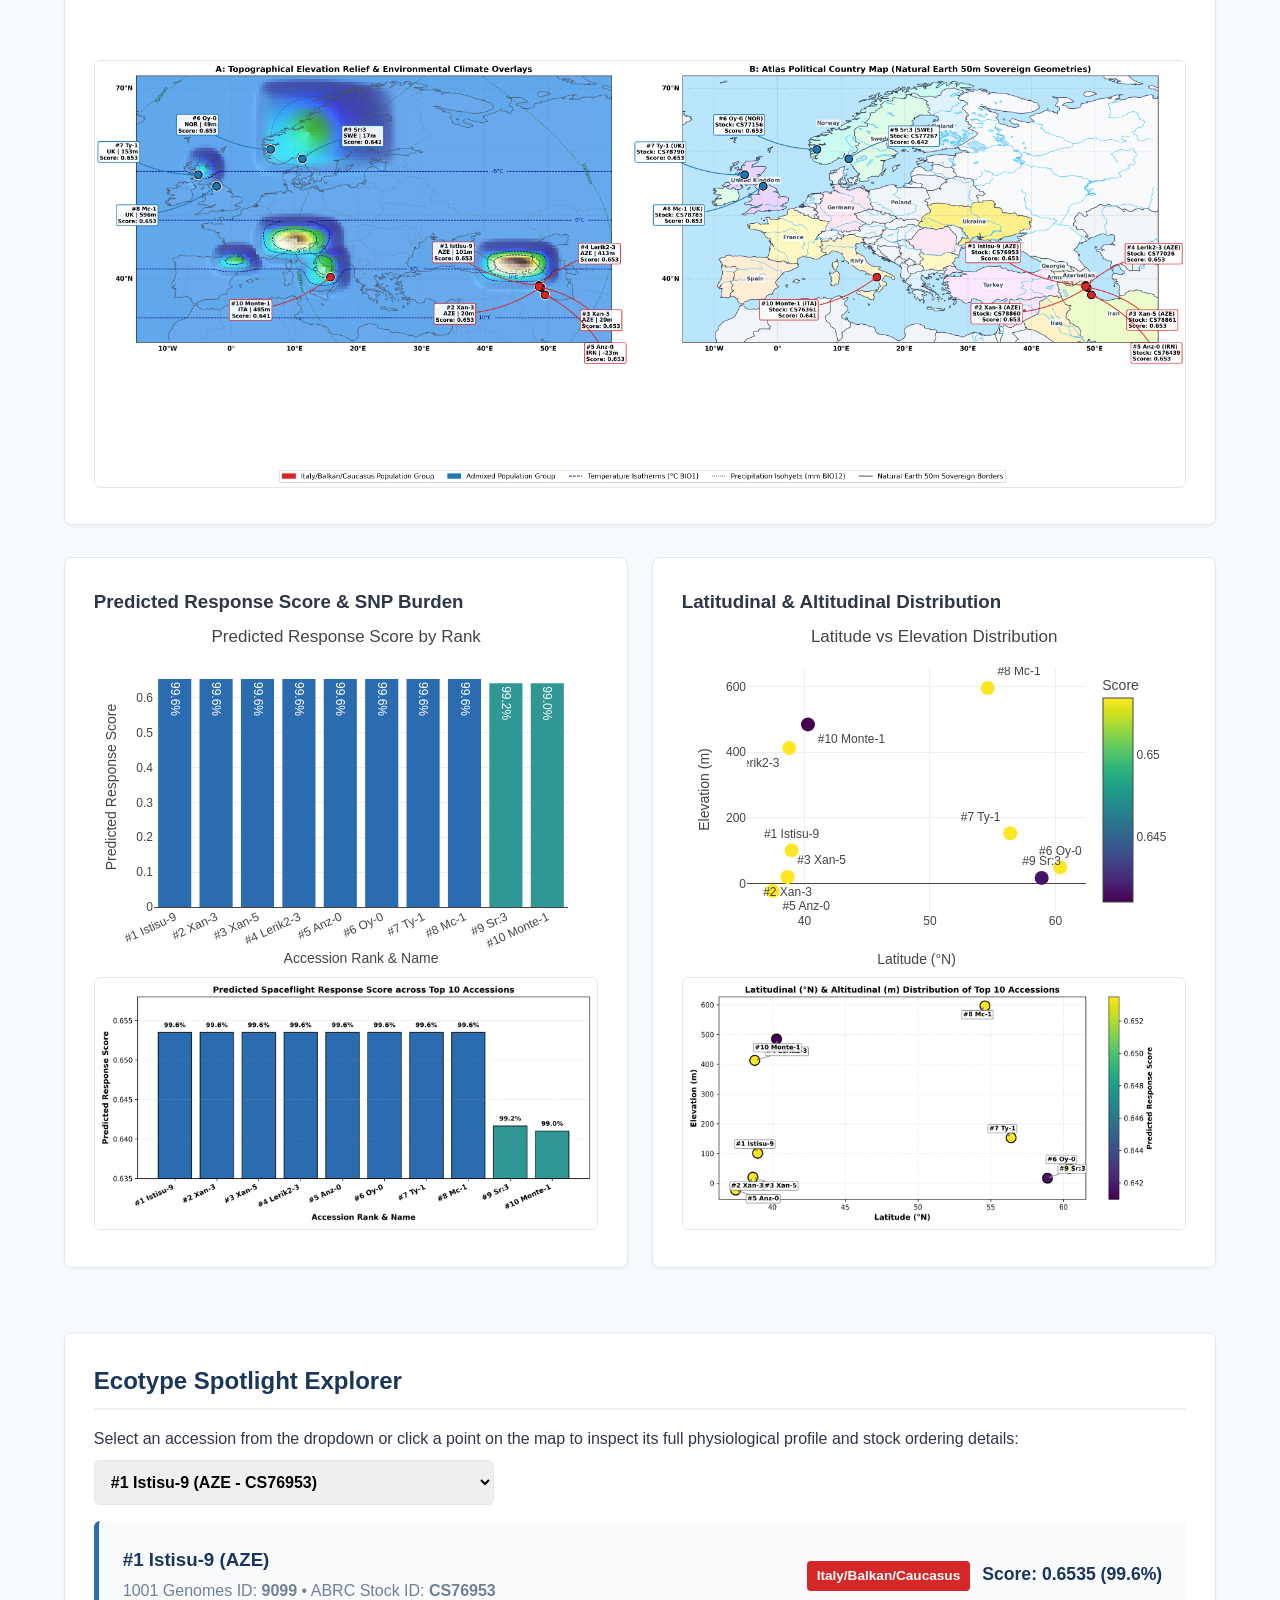
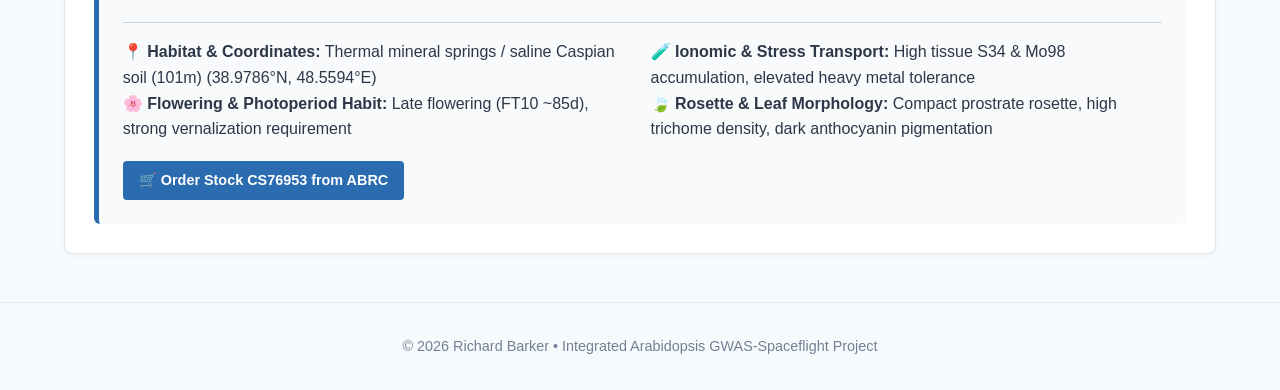
==== commit 8e71805c: "Implement fail-safe hybrid web dashboard rendering architecture with pre-rendered static fallbacks a" ====
--- a/docs/dashboard.html
+++ b/docs/dashboard.html
@@ -65,17 +65,23 @@
     <div class="card">
       <h2>Interactive Topographic & Spatial Explorer</h2>
       <p>Explore the geographic locations of the Top 10 accessions across Europe and Western Eurasia. Click on any marker to inspect its detailed phenotypic spotlight profile below.</p>
-      <div id="mapPlot" style="width:100%; height:520px;"></div>
+      <div id="mapPlot" style="width:100%; min-height:480px; text-align:center;">
+        <img src="assets/fig28_top10_ecotypes_map.png" alt="Spatial Map Fallback" style="width:100%; max-width:1100px; border-radius:6px; border:1px solid var(--border-color);">
+      </div>
     </div>
 
     <div class="dashboard-grid">
       <div class="card">
         <h3>Predicted Response Score & SNP Burden</h3>
-        <div id="scoreBarPlot" style="width:100%; height:380px;"></div>
+        <div id="scoreBarPlot" style="width:100%; min-height:360px; text-align:center;">
+          <img src="assets/fig29_score_bar_plot.png" alt="Score Bar Chart Fallback" style="width:100%; max-width:550px; border-radius:6px; border:1px solid var(--border-color);">
+        </div>
       </div>
       <div class="card">
         <h3>Latitudinal & Altitudinal Distribution</h3>
-        <div id="geoScatterPlot" style="width:100%; height:380px;"></div>
+        <div id="geoScatterPlot" style="width:100%; min-height:360px; text-align:center;">
+          <img src="assets/fig30_latitude_elevation_scatter.png" alt="Distribution Scatter Plot Fallback" style="width:100%; max-width:550px; border-radius:6px; border:1px solid var(--border-color);">
+        </div>
       </div>
     </div>
 
@@ -97,7 +103,30 @@
       </select>
 
       <div id="spotlightContent" class="spotlight-card">
-        <!-- Dynamically populated via JavaScript -->
+        <div style="display:flex; justify-content:space-between; align-items:center; flex-wrap:wrap; gap:1rem;">
+          <div>
+            <h3 style="color:var(--primary-color); margin:0;">#1 Istisu-9 (AZE)</h3>
+            <p style="color:var(--text-muted); margin:0.2rem 0;">1001 Genomes ID: <strong>9099</strong> &bull; ABRC Stock ID: <strong>CS76953</strong></p>
+          </div>
+          <div>
+            <span class="badge bg-caucasus">Italy/Balkan/Caucasus</span>
+            <span style="font-size:1.1rem; font-weight:800; color:var(--primary-color); margin-left:0.5rem;">Score: 0.6535 (99.6%)</span>
+          </div>
+        </div>
+        <hr style="margin:1rem 0; border:none; border-top:1px solid #cbd5e1;">
+        <div style="display:grid; grid-template-columns: 1fr 1fr; gap:1rem;">
+          <div>
+            <p><strong>📍 Habitat & Coordinates:</strong> Thermal mineral springs / saline Caspian soil (101m) (38.9786°N, 48.5594°E)</p>
+            <p><strong>🌸 Flowering & Photoperiod Habit:</strong> Late flowering (FT10 ~85d), strong vernalization requirement</p>
+          </div>
+          <div>
+            <p><strong>🧪 Ionomic & Stress Transport:</strong> High tissue S34 & Mo98 accumulation, elevated heavy metal tolerance</p>
+            <p><strong>🍃 Rosette & Leaf Morphology:</strong> Compact prostrate rosette, high trichome density, dark anthocyanin pigmentation</p>
+          </div>
+        </div>
+        <div style="margin-top:1.2rem;">
+          <a href="https://abrc.osu.edu/" target="_blank" style="display:inline-block; background-color:var(--secondary-color); color:white; padding:0.5rem 1rem; border-radius:4px; text-decoration:none; font-weight:600; font-size:0.9rem;">🛒 Order Stock CS76953 from ABRC</a>
+        </div>
       </div>
     </div>
   </div>
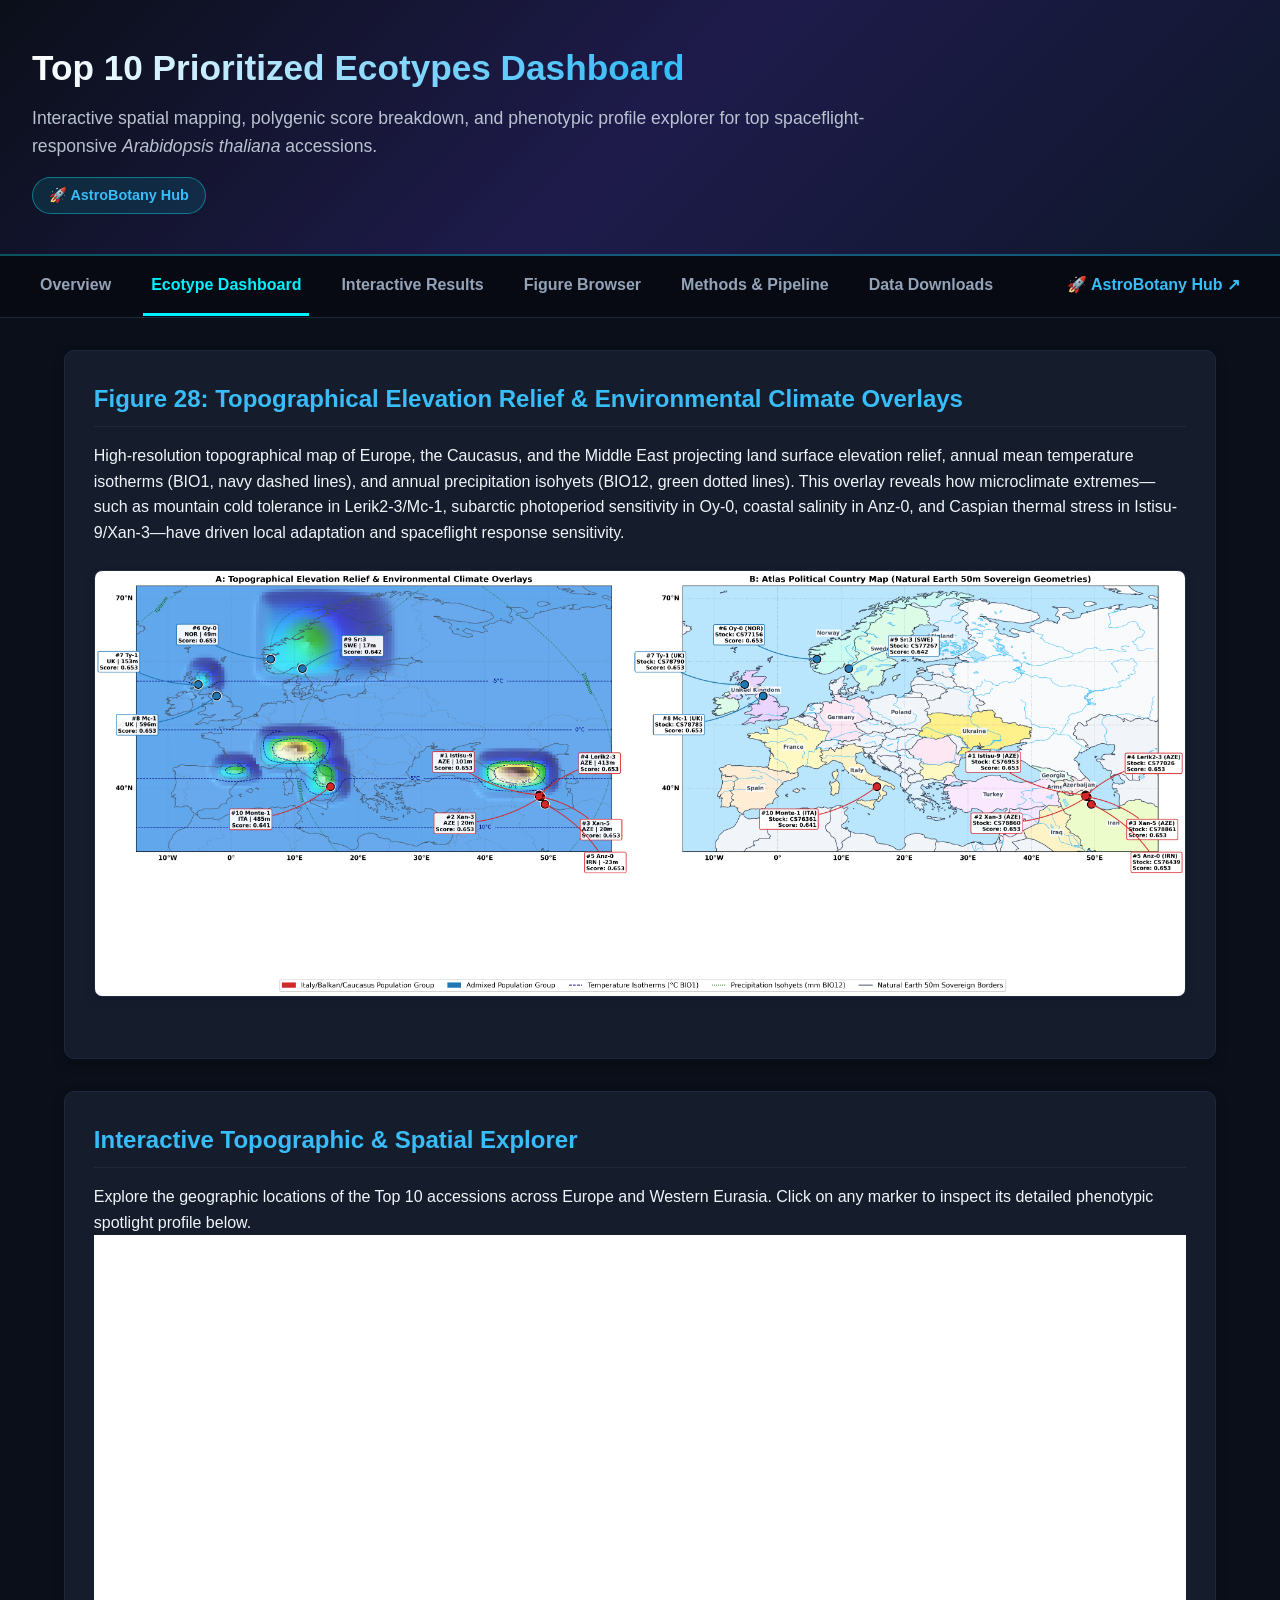
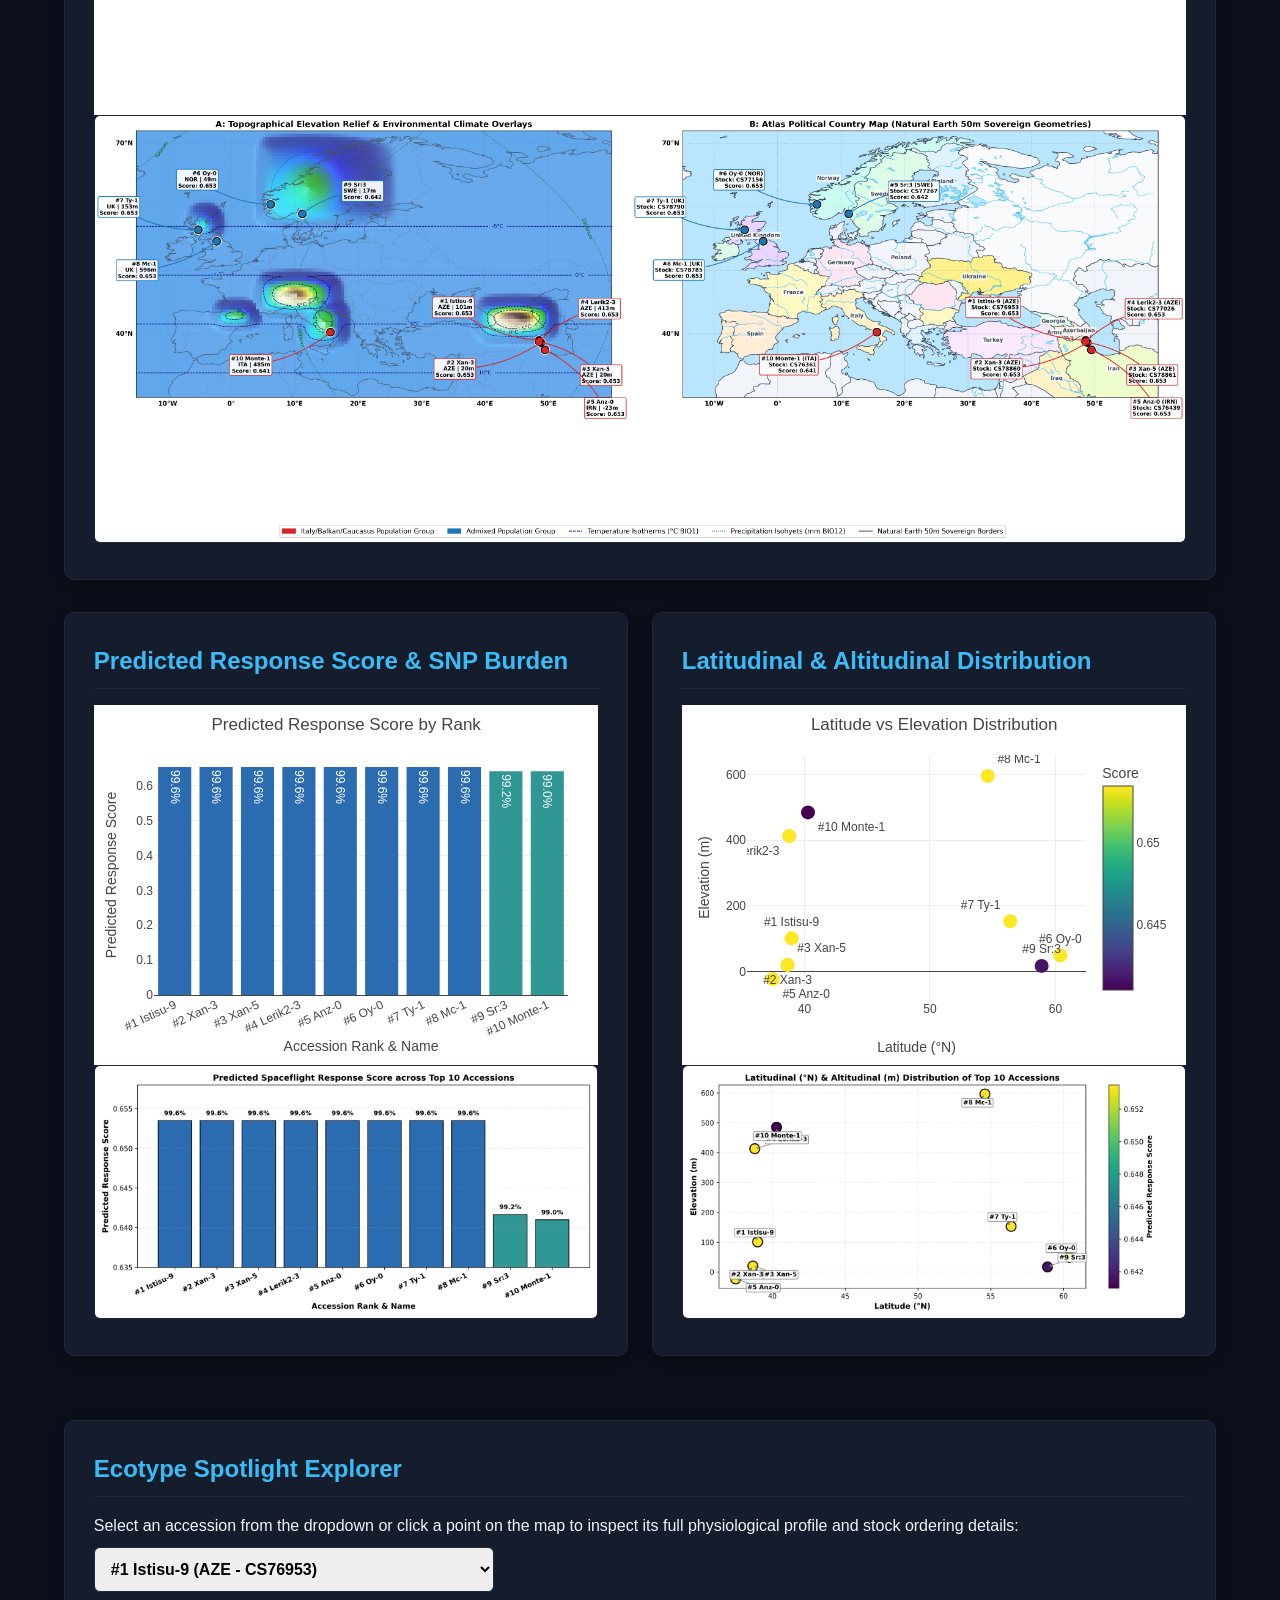
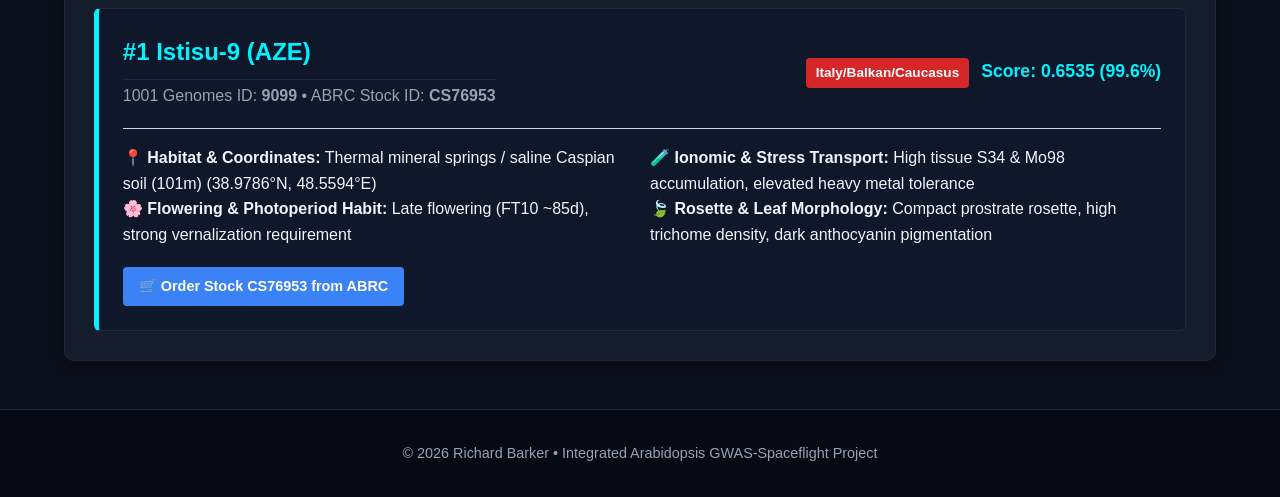
==== commit 786aa975: "Apply AstroBotany Cosmic Theme styling and integrate cross-navigation links to AstroBotany Hub (http" ====
--- a/docs/dashboard.html
+++ b/docs/dashboard.html
@@ -41,6 +41,7 @@
   <header>
     <h1>Top 10 Prioritized Ecotypes Dashboard</h1>
     <p>Interactive spatial mapping, polygenic score breakdown, and phenotypic profile explorer for top spaceflight-responsive <em>Arabidopsis thaliana</em> accessions.</p>
+    <a href="https://dr-richard-barker.github.io/AstroBotany/" target="_blank" class="hub-banner">🚀 AstroBotany Hub</a>
   </header>
 
   <nav>
@@ -50,6 +51,7 @@
     <a href="figures.html">Figure Browser</a>
     <a href="methods.html">Methods & Pipeline</a>
     <a href="data.html">Data Downloads</a>
+    <a href="https://dr-richard-barker.github.io/AstroBotany/" target="_blank" class="hub-link">🚀 AstroBotany Hub ↗</a>
   </nav>
 
   <div class="container">
--- a/docs/css/style.css
+++ b/docs/css/style.css
@@ -1,12 +1,13 @@
 :root {
-  --primary-color: #1a365d;
-  --secondary-color: #2b6cb0;
-  --accent-color: #319795;
-  --bg-color: #f7fafc;
-  --card-bg: #ffffff;
-  --text-color: #2d3748;
-  --text-muted: #718096;
-  --border-color: #e2e8f0;
+  --primary-color: #00f2fe;
+  --secondary-color: #3b82f6;
+  --accent-color: #38bdf8;
+  --bg-color: #0b0f19;
+  --card-bg: #151c2c;
+  --card-border: #1e293b;
+  --text-color: #f1f5f9;
+  --text-muted: #94a3b8;
+  --border-color: #1e293b;
   --font-family: -apple-system, BlinkMacSystemFont, "Segoe UI", Roboto, Helvetica, Arial, sans-serif;
 }
 
@@ -24,26 +25,53 @@
 }
 
 header {
-  background: linear-gradient(135deg, var(--primary-color), var(--secondary-color));
+  background: linear-gradient(135deg, #0b0f19 0%, #1e1b4b 50%, #0f172a 100%);
   color: white;
   padding: 2.5rem 2rem;
-  box-shadow: 0 4px 6px rgba(0, 0, 0, 0.1);
+  box-shadow: 0 4px 20px rgba(0, 0, 0, 0.4);
+  border-bottom: 2px solid rgba(0, 242, 254, 0.3);
 }
 
 header h1 {
   font-size: 2.2rem;
   margin-bottom: 0.5rem;
-  font-weight: 700;
+  font-weight: 800;
+  background: linear-gradient(90deg, #ffffff, #38bdf8, #00f2fe);
+  -webkit-background-clip: text;
+  -webkit-text-fill-color: transparent;
 }
 
 header p {
   font-size: 1.1rem;
   opacity: 0.9;
+  color: #cbd5e1;
   max-width: 900px;
 }
 
+.hub-banner {
+  display: inline-flex;
+  align-items: center;
+  gap: 0.5rem;
+  margin-top: 1rem;
+  padding: 0.4rem 1rem;
+  background: rgba(0, 242, 254, 0.1);
+  border: 1px solid rgba(0, 242, 254, 0.4);
+  border-radius: 20px;
+  color: #38bdf8;
+  text-decoration: none;
+  font-weight: 700;
+  font-size: 0.9rem;
+  transition: all 0.2s ease;
+}
+
+.hub-banner:hover {
+  background: rgba(0, 242, 254, 0.25);
+  box-shadow: 0 0 12px rgba(0, 242, 254, 0.4);
+  color: #ffffff;
+}
+
 nav {
-  background-color: #0f172a;
+  background-color: #070a12;
   display: flex;
   padding: 0 2rem;
   gap: 1.5rem;
@@ -51,6 +79,7 @@
   position: sticky;
   top: 0;
   z-index: 100;
+  border-bottom: 1px solid #1e293b;
 }
 
 nav a {
@@ -60,11 +89,24 @@
   font-weight: 600;
   border-bottom: 3px solid transparent;
   transition: all 0.2s ease;
+  white-space: nowrap;
 }
 
 nav a:hover, nav a.active {
+  color: #00f2fe;
+  border-bottom-color: #00f2fe;
+}
+
+nav a.hub-link {
+  color: #38bdf8;
+  font-weight: 700;
+  margin-left: auto;
+  border-bottom: none;
+}
+
+nav a.hub-link:hover {
   color: #ffffff;
-  border-bottom-color: var(--accent-color);
+  text-shadow: 0 0 8px rgba(56, 189, 248, 0.8);
 }
 
 .container {
@@ -75,18 +117,18 @@
 
 .card {
   background-color: var(--card-bg);
-  border-radius: 8px;
+  border-radius: 10px;
   padding: 1.8rem;
   margin-bottom: 2rem;
-  border: 1px solid var(--border-color);
-  box-shadow: 0 2px 4px rgba(0,0,0,0.04);
-}
-
-.card h2 {
-  color: var(--primary-color);
+  border: 1px solid var(--card-border);
+  box-shadow: 0 4px 12px rgba(0,0,0,0.3);
+}
+
+.card h2, .card h3 {
+  color: #38bdf8;
   margin-bottom: 1rem;
   font-size: 1.5rem;
-  border-bottom: 2px solid #edf2f7;
+  border-bottom: 1px solid #1e293b;
   padding-bottom: 0.5rem;
 }
 
@@ -98,21 +140,22 @@
 }
 
 .stat-box {
-  background: #ebf8ff;
-  border-left: 4px solid var(--secondary-color);
+  background: #0f172a;
+  border-left: 4px solid #38bdf8;
   padding: 1.2rem;
-  border-radius: 4px;
+  border-radius: 6px;
+  border: 1px solid #1e293b;
 }
 
 .stat-box .number {
   font-size: 2rem;
   font-weight: 800;
-  color: var(--primary-color);
+  color: #00f2fe;
 }
 
 .stat-box .label {
   font-size: 0.9rem;
-  color: var(--text-muted);
+  color: #94a3b8;
   text-transform: uppercase;
   letter-spacing: 0.5px;
 }
@@ -131,8 +174,8 @@
 }
 
 .tab-btn {
-  background: none;
-  border: none;
+  background: #0f172a;
+  border: 1px solid #1e293b;
   padding: 0.75rem 1.25rem;
   font-weight: 600;
   color: var(--text-muted);
@@ -143,6 +186,7 @@
 .tab-btn.active {
   background-color: var(--secondary-color);
   color: white;
+  border-color: var(--secondary-color);
 }
 
 .tab-content {
@@ -155,7 +199,7 @@
 
 /* Figure gallery */
 .figure-card {
-  background: white;
+  background: #151c2c;
   border: 1px solid var(--border-color);
   border-radius: 8px;
   overflow: hidden;
@@ -174,7 +218,7 @@
 }
 
 .figure-caption h4 {
-  color: var(--primary-color);
+  color: #38bdf8;
   margin-bottom: 0.4rem;
 }
 
@@ -197,13 +241,19 @@
 }
 
 th {
-  background-color: #f1f5f9;
-  color: var(--primary-color);
+  background-color: #0f172a;
+  color: #38bdf8;
   font-weight: 700;
 }
 
 tr:hover {
-  background-color: #f8fafc;
+  background-color: rgba(56, 189, 248, 0.05);
+}
+
+.spotlight-card {
+  background: #0f172a !important;
+  border-left: 5px solid #00f2fe !important;
+  border: 1px solid #1e293b;
 }
 
 footer {
@@ -213,4 +263,10 @@
   font-size: 0.9rem;
   border-top: 1px solid var(--border-color);
   margin-top: 3rem;
-}
+  background: #070a12;
+}
+
+footer a {
+  color: #38bdf8;
+  text-decoration: none;
+}
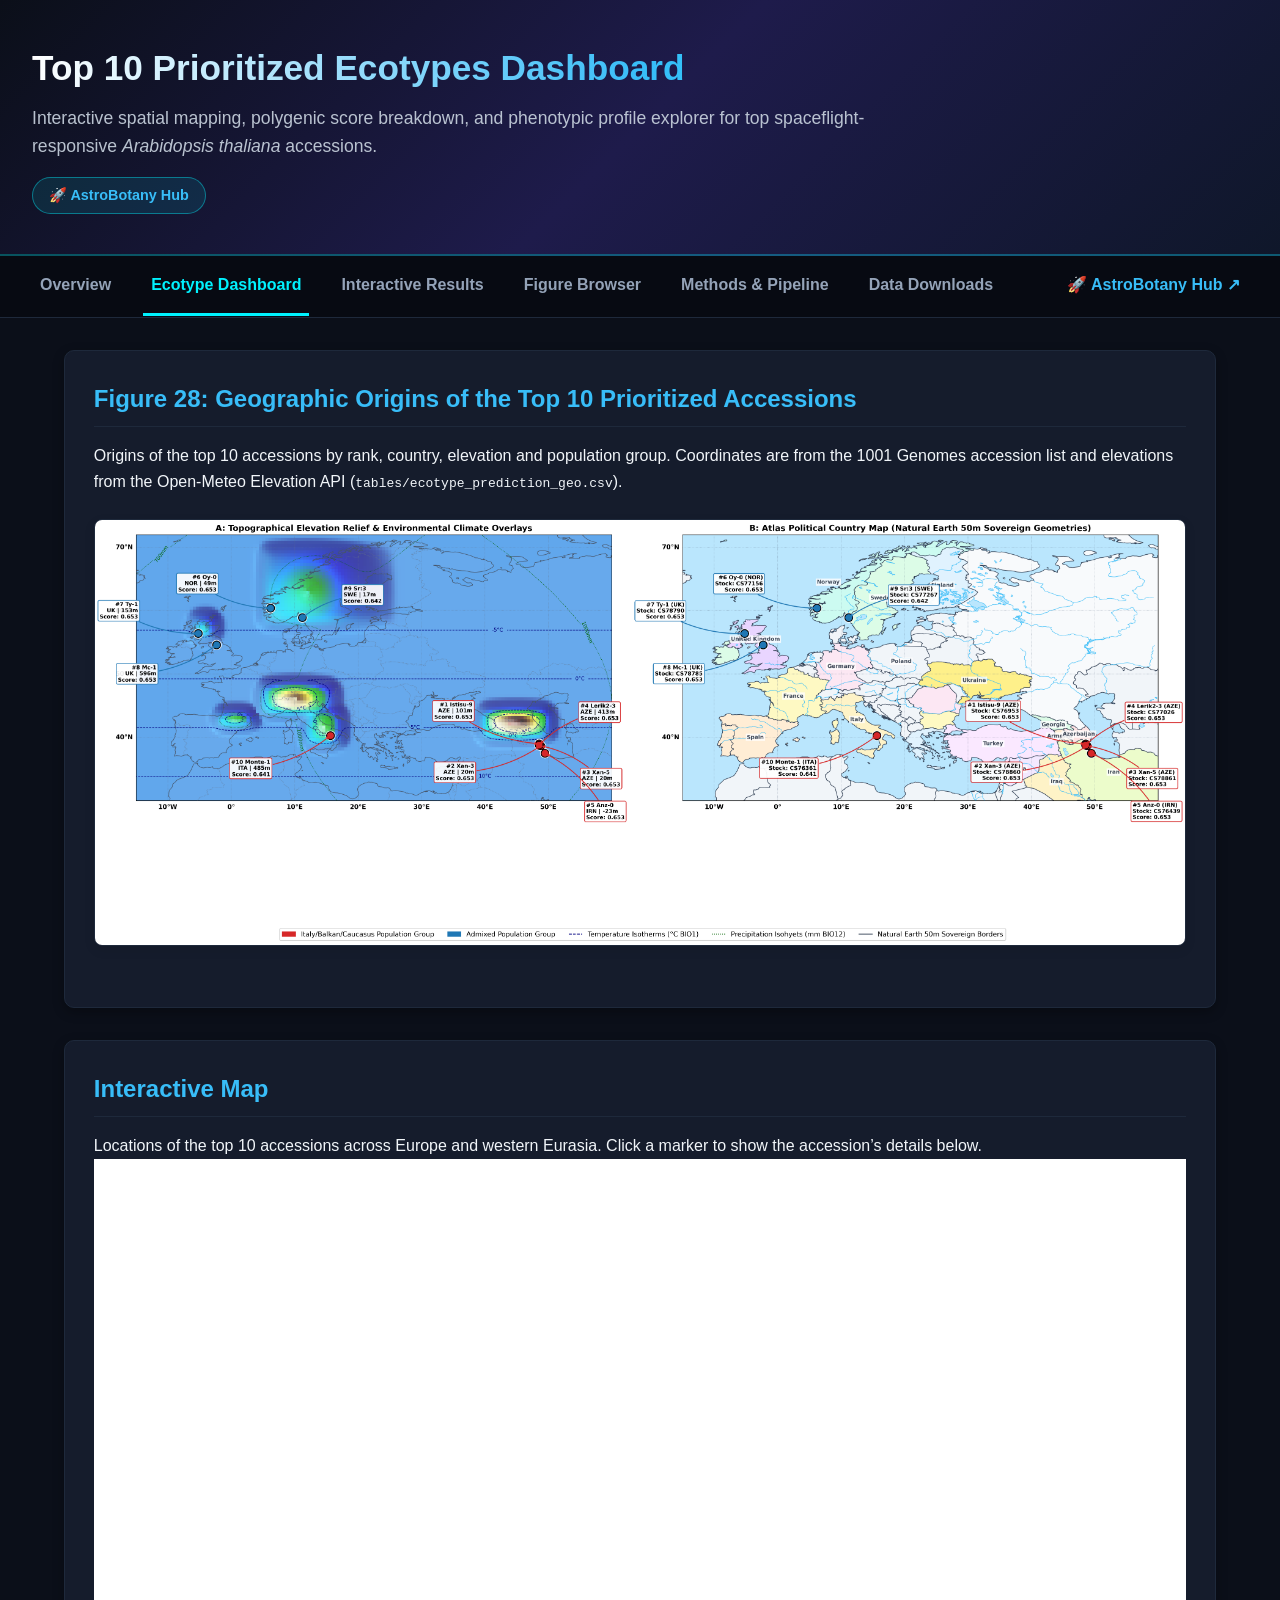
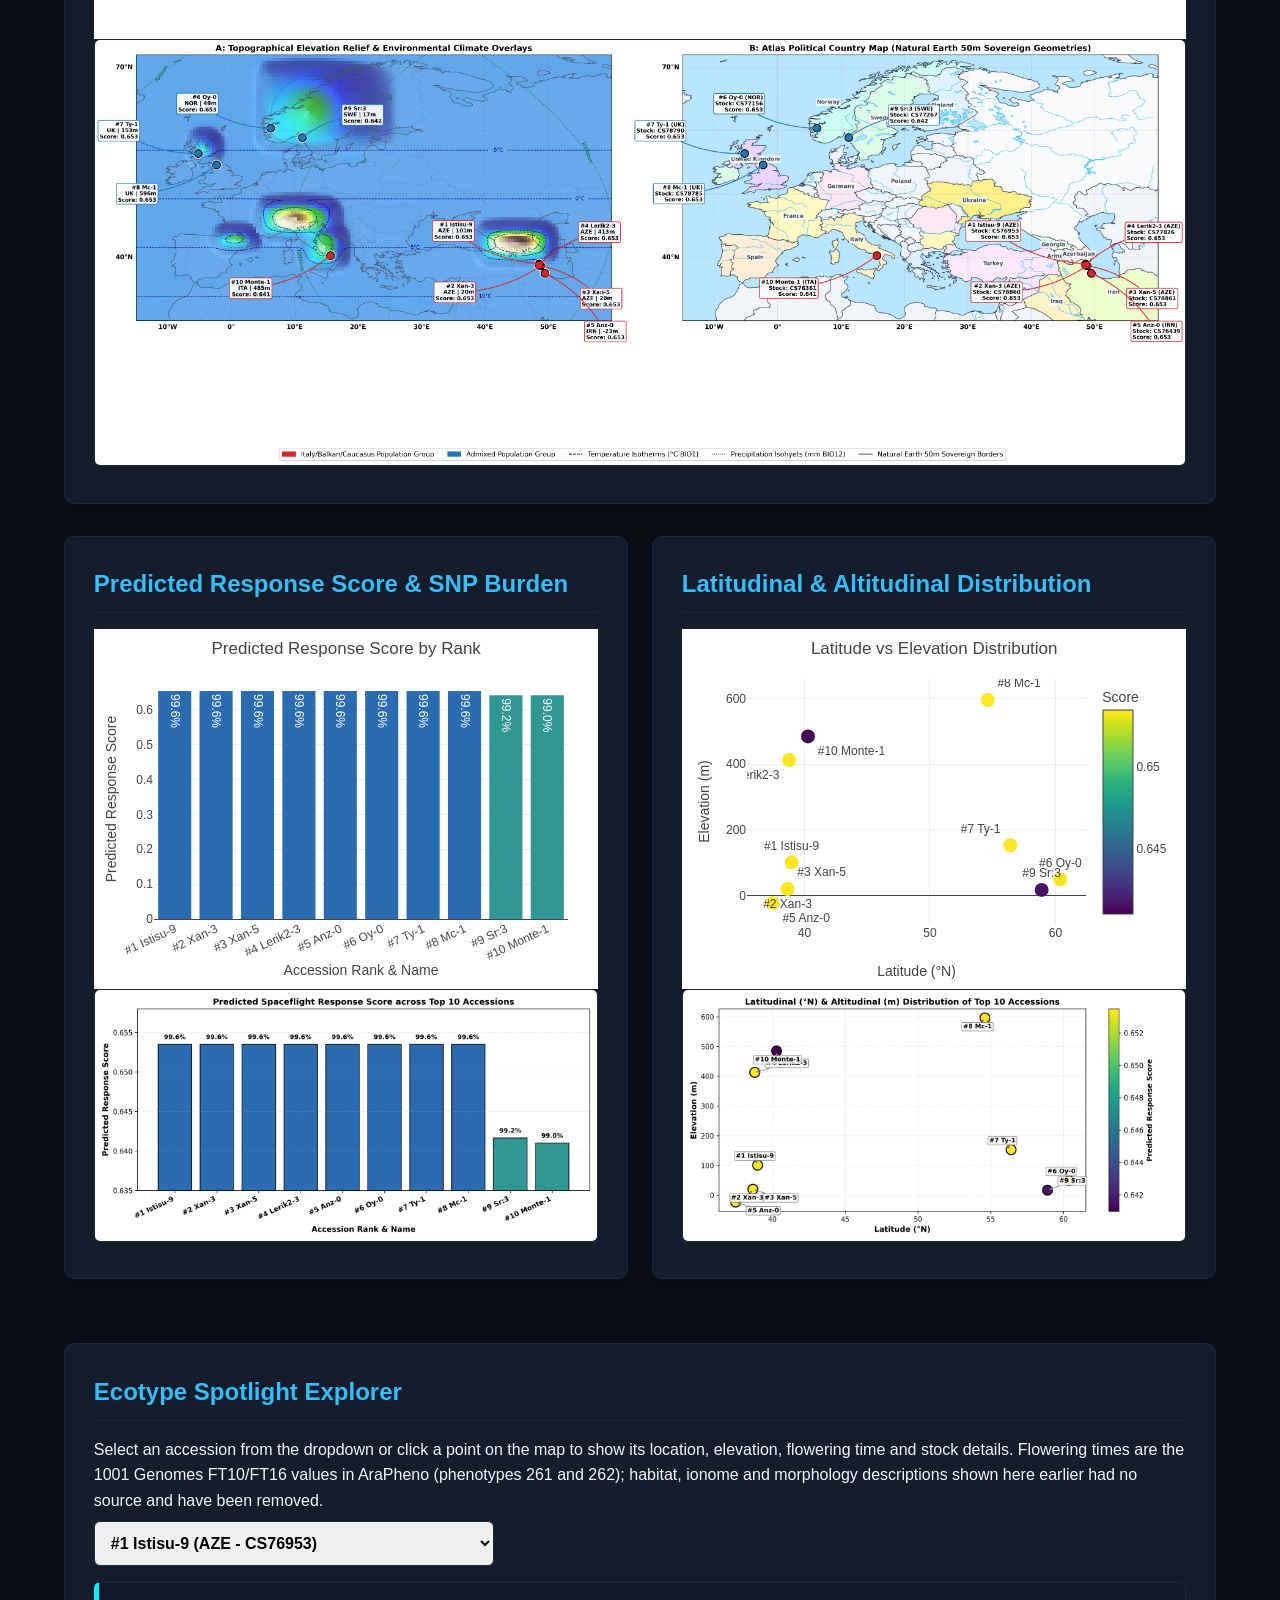
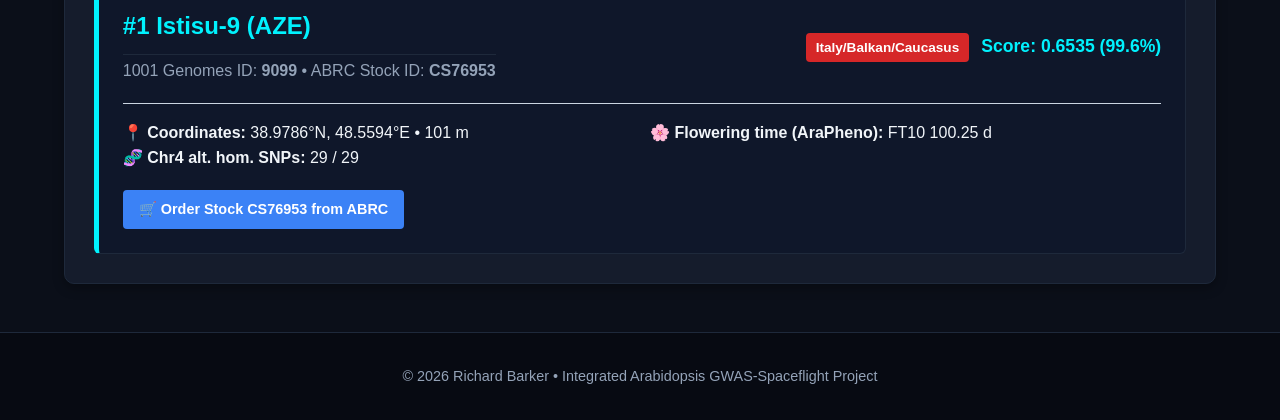
==== commit 5e1a031f: "Remove simulated outputs and unsourced profiles from the site The /abai check found figures and tabl" ====
--- a/docs/dashboard.html
+++ b/docs/dashboard.html
@@ -56,17 +56,17 @@
 
   <div class="container">
     <div class="card">
-      <h2>Figure 28: Topographical Elevation Relief & Environmental Climate Overlays</h2>
-      <p>High-resolution topographical map of Europe, the Caucasus, and the Middle East projecting land surface elevation relief, annual mean temperature isotherms (BIO1, navy dashed lines), and annual precipitation isohyets (BIO12, green dotted lines). This overlay reveals how microclimate extremes—such as mountain cold tolerance in Lerik2-3/Mc-1, subarctic photoperiod sensitivity in Oy-0, coastal salinity in Anz-0, and Caspian thermal stress in Istisu-9/Xan-3—have driven local adaptation and spaceflight response sensitivity.</p>
+      <h2>Figure 28: Geographic Origins of the Top 10 Prioritized Accessions</h2>
+      <p>Origins of the top 10 accessions by rank, country, elevation and population group. Coordinates are from the 1001 Genomes accession list and elevations from the Open-Meteo Elevation API (<code>tables/ecotype_prediction_geo.csv</code>).</p>
       
       <div style="margin: 1.5rem 0; text-align:center;">
-        <img src="assets/fig28_top10_ecotypes_map.png" alt="Figure 28 Topographical Elevation Relief and Climate Overlays" style="width:100%; max-width:1100px; border-radius:8px; border:1px solid var(--border-color); box-shadow: 0 4px 12px rgba(0,0,0,0.08);">
+        <img src="assets/fig28_top10_ecotypes_map.png" alt="Figure 28: geographic origins of the top 10 accessions" style="width:100%; max-width:1100px; border-radius:8px; border:1px solid var(--border-color); box-shadow: 0 4px 12px rgba(0,0,0,0.08);">
       </div>
     </div>
 
     <div class="card">
-      <h2>Interactive Topographic & Spatial Explorer</h2>
-      <p>Explore the geographic locations of the Top 10 accessions across Europe and Western Eurasia. Click on any marker to inspect its detailed phenotypic spotlight profile below.</p>
+      <h2>Interactive Map</h2>
+      <p>Locations of the top 10 accessions across Europe and western Eurasia. Click a marker to show the accession&rsquo;s details below.</p>
       <div id="mapPlot" style="width:100%; min-height:480px; text-align:center;">
         <img src="assets/fig28_top10_ecotypes_map.png" alt="Spatial Map Fallback" style="width:100%; max-width:1100px; border-radius:6px; border:1px solid var(--border-color);">
       </div>
@@ -89,7 +89,7 @@
 
     <div class="card">
       <h2>Ecotype Spotlight Explorer</h2>
-      <p>Select an accession from the dropdown or click a point on the map to inspect its full physiological profile and stock ordering details:</p>
+      <p>Select an accession from the dropdown or click a point on the map to show its location, elevation, flowering time and stock details. Flowering times are the 1001 Genomes FT10/FT16 values in AraPheno (phenotypes 261 and 262); habitat, ionome and morphology descriptions shown here earlier had no source and have been removed.</p>
       
       <select id="ecotypeSelect" style="width:100%; max-width:400px; padding:0.75rem; font-size:1rem; border-radius:6px; border:1px solid var(--border-color); margin-top:0.5rem; font-weight:600;">
         <option value="1">#1 Istisu-9 (AZE - CS76953)</option>
@@ -118,12 +118,11 @@
         <hr style="margin:1rem 0; border:none; border-top:1px solid #cbd5e1;">
         <div style="display:grid; grid-template-columns: 1fr 1fr; gap:1rem;">
           <div>
-            <p><strong>📍 Habitat & Coordinates:</strong> Thermal mineral springs / saline Caspian soil (101m) (38.9786°N, 48.5594°E)</p>
-            <p><strong>🌸 Flowering & Photoperiod Habit:</strong> Late flowering (FT10 ~85d), strong vernalization requirement</p>
-          </div>
-          <div>
-            <p><strong>🧪 Ionomic & Stress Transport:</strong> High tissue S34 & Mo98 accumulation, elevated heavy metal tolerance</p>
-            <p><strong>🍃 Rosette & Leaf Morphology:</strong> Compact prostrate rosette, high trichome density, dark anthocyanin pigmentation</p>
+            <p><strong>📍 Coordinates:</strong> 38.9786°N, 48.5594°E &bull; 101 m</p>
+            <p><strong>🧬 Chr4 alt. hom. SNPs:</strong> 29 / 29</p>
+          </div>
+          <div>
+            <p><strong>🌸 Flowering time (AraPheno):</strong> FT10 100.25 d</p>
           </div>
         </div>
         <div style="margin-top:1.2rem;">
@@ -142,82 +141,52 @@
       {
         rank: 1, name: "Istisu-9", id: 9099, stock_id: "CS76953", country: "AZE", group: "Italy/Balkan/Caucasus",
         lat: 38.9786, lon: 48.5594, elev: 101.0, snps: "29 / 29", score: 0.6535, pct: "99.6%",
-        habitat: "Thermal mineral springs / saline Caspian soil (101m)",
-        flowering: "Late flowering (FT10 ~85d), strong vernalization requirement",
-        ionomic: "High tissue S34 & Mo98 accumulation, elevated heavy metal tolerance",
-        morphology: "Compact prostrate rosette, high trichome density, dark anthocyanin pigmentation"
+        flowering: "FT10 100.25 d"
       },
       {
         rank: 2, name: "Xan-3", id: 9067, stock_id: "CS78860", country: "AZE", group: "Italy/Balkan/Caucasus",
         lat: 38.6536, lon: 48.7992, elev: 20.0, snps: "29 / 29", score: 0.6535, pct: "99.6%",
-        habitat: "Lowland Caspian semi-arid steppe (20m)",
-        flowering: "Moderate-late flowering (FT16 ~68d), vernalization responsive",
-        ionomic: "High Co59 & Zn66 sequestration, stress-induced ion transporter activity",
-        morphology: "Slightly serrated leaves, dense secondary branching, stress-resilient canopy"
+        flowering: "FT16 130 d"
       },
       {
         rank: 3, name: "Xan-5", id: 9069, stock_id: "CS78861", country: "AZE", group: "Italy/Balkan/Caucasus",
         lat: 38.6536, lon: 48.7992, elev: 20.0, snps: "5 / 29", score: 0.6535, pct: "99.6%",
-        habitat: "Lowland Caspian microclimate transition (20m)",
-        flowering: "Intermediate flowering time, variable dormancy response",
-        ionomic: "Enriched metal ion homeostasis alleles, robust vacuolar sequestration",
-        morphology: "Medium rosette diameter, high photosynthetic light harvesting efficiency"
+        flowering: "&mdash;"
       },
       {
         rank: 4, name: "Lerik2-3", id: 9081, stock_id: "CS77026", country: "AZE", group: "Italy/Balkan/Caucasus",
         lat: 38.7833, lon: 48.5517, elev: 413.0, snps: "29 / 29", score: 0.6535, pct: "99.6%",
-        habitat: "High-elevation Talysh Mountains (413m)",
-        flowering: "Late flowering (FT10 ~92d), obligate cold requirement",
-        ionomic: "Elevated S34, Se82 & Zn66 accumulation, high antioxidant enzyme capacity",
-        morphology: "Thick leaf lamina, high UV-B pigment shielding, compact mountain rosette"
+        flowering: "FT10 91.25 d"
       },
       {
         rank: 5, name: "Anz-0", id: 9759, stock_id: "CS76439", country: "IRN", group: "Italy/Balkan/Caucasus",
         lat: 37.47, lon: 49.47, elev: -23.0, snps: "29 / 29", score: 0.6535, pct: "99.6%",
-        habitat: "Depression basin / Coastal Anzali lagoon (-23m)",
-        flowering: "Early-intermediate flowering (FT16 ~58.5d), low vernalization dependence",
-        ionomic: "Extreme salinity tolerance, high Na+ exclusion & vacuolar K+/Na+ ratio",
-        morphology: "Broad fleshy leaves, high water-use efficiency (WUE), salt-gland analog cuticle"
+        flowering: "FT16 58.5 d"
       },
       {
         rank: 6, name: "Oy-0", id: 7288, stock_id: "CS77156", country: "NOR", group: "Admixed",
         lat: 60.3855, lon: 6.1930, elev: 49.0, snps: "29 / 29", score: 0.6535, pct: "99.6%",
-        habitat: "Fjordland subarctic coast (60.4°N, 49m)",
-        flowering: "Late flowering (FT16 ~70.3d), strong long-day photoperiod sensitivity",
-        ionomic: "Cold-adapted ion balance, high cellular Mg2+ and phosphate retention",
-        morphology: "Flattened rosette, dark green chlorophyll-dense leaves, cold acclimation ready"
+        flowering: "FT16 70.25 d"
       },
       {
         rank: 7, name: "Ty-1", id: 5784, stock_id: "CS78790", country: "UK", group: "Admixed",
         lat: 56.4, lon: -5.2, elev: 153.0, snps: "29 / 29", score: 0.6535, pct: "99.6%",
-        habitat: "Scottish Highlands maritime upland (153m)",
-        flowering: "Intermediate-late flowering, winter-annual habit",
-        ionomic: "High Co59 & Mo98 transport efficiency under wet low-temp soils",
-        morphology: "Moderate rosette size, petiole elongation under shade/humidity"
+        flowering: "&mdash;"
       },
       {
         rank: 8, name: "Mc-1", id: 5757, stock_id: "CS78785", country: "UK", group: "Admixed",
         lat: 54.6, lon: -2.3, elev: 596.0, snps: "2 / 29", score: 0.6535, pct: "99.6%",
-        habitat: "Pennine alpine moorland (596m)",
-        flowering: "Very late flowering (FT10 ~87.8d), strong vernalization requirement",
-        ionomic: "Heavy metal tolerance (Zn, Cd), high peat soil acid tolerance",
-        morphology: "Rugose leaves, dense rosette, high anthocyanin under cold/light stress"
+        flowering: "FT10 87.75 d"
       },
       {
         rank: 9, name: "Sr:3", id: 6086, stock_id: "CS77267", country: "SWE", group: "Admixed",
         lat: 58.9, lon: 11.2, elev: 17.0, snps: "29 / 29", score: 0.6416, pct: "99.2%",
-        habitat: "Bohuslän Baltic coastal granite island (17m)",
-        flowering: "Late flowering, strong cold hardiness & freeze tolerance",
-        ionomic: "High S34 & Mo98 accumulation, marine aerosol salt tolerance",
-        morphology: "Compact rosette, thick waxy cuticle, high stomatal density control"
+        flowering: "&mdash;"
       },
       {
         rank: 10, name: "Monte-1", id: 9966, stock_id: "CS76361", country: "ITA", group: "Italy/Balkan/Caucasus",
         lat: 40.28, lon: 15.65, elev: 485.0, snps: "29 / 29", score: 0.6410, pct: "99.0%",
-        habitat: "Apennine mountain slope (485m)",
-        flowering: "Intermediate flowering time, drought avoidance strategy",
-        ionomic: "High calcium (Ca2+) and metal ion balance on limestone soils",
-        morphology: "Narrow erect leaves, deep root architecture, high water stress tolerance"
+        flowering: "&mdash;"
       }
     ];
 
@@ -242,12 +211,11 @@
         <hr style="margin:1rem 0; border:none; border-top:1px solid #cbd5e1;">
         <div style="display:grid; grid-template-columns: 1fr 1fr; gap:1rem;">
           <div>
-            <p><strong>📍 Habitat & Coordinates:</strong> ${item.habitat} (${item.lat}°N, ${item.lon}°E)</p>
-            <p><strong>🌸 Flowering & Photoperiod Habit:</strong> ${item.flowering}</p>
-          </div>
-          <div>
-            <p><strong>🧪 Ionomic & Stress Transport:</strong> ${item.ionomic}</p>
-            <p><strong>🍃 Rosette & Leaf Morphology:</strong> ${item.morphology}</p>
+            <p><strong>📍 Coordinates:</strong> ${item.lat}°N, ${item.lon}°E &bull; ${item.elev} m</p>
+            <p><strong>🧬 Chr4 alt. hom. SNPs:</strong> ${item.snps}</p>
+          </div>
+          <div>
+            <p><strong>🌸 Flowering time (AraPheno):</strong> ${item.flowering}</p>
           </div>
         </div>
         <div style="margin-top:1.2rem;">
@@ -370,5 +338,6 @@
       console.error("Scatter plot error:", err);
     }
   </script>
+  <script defer src="https://visitor-analytics.astrobotany.workers.dev/a.js"></script>
 </body>
 </html>
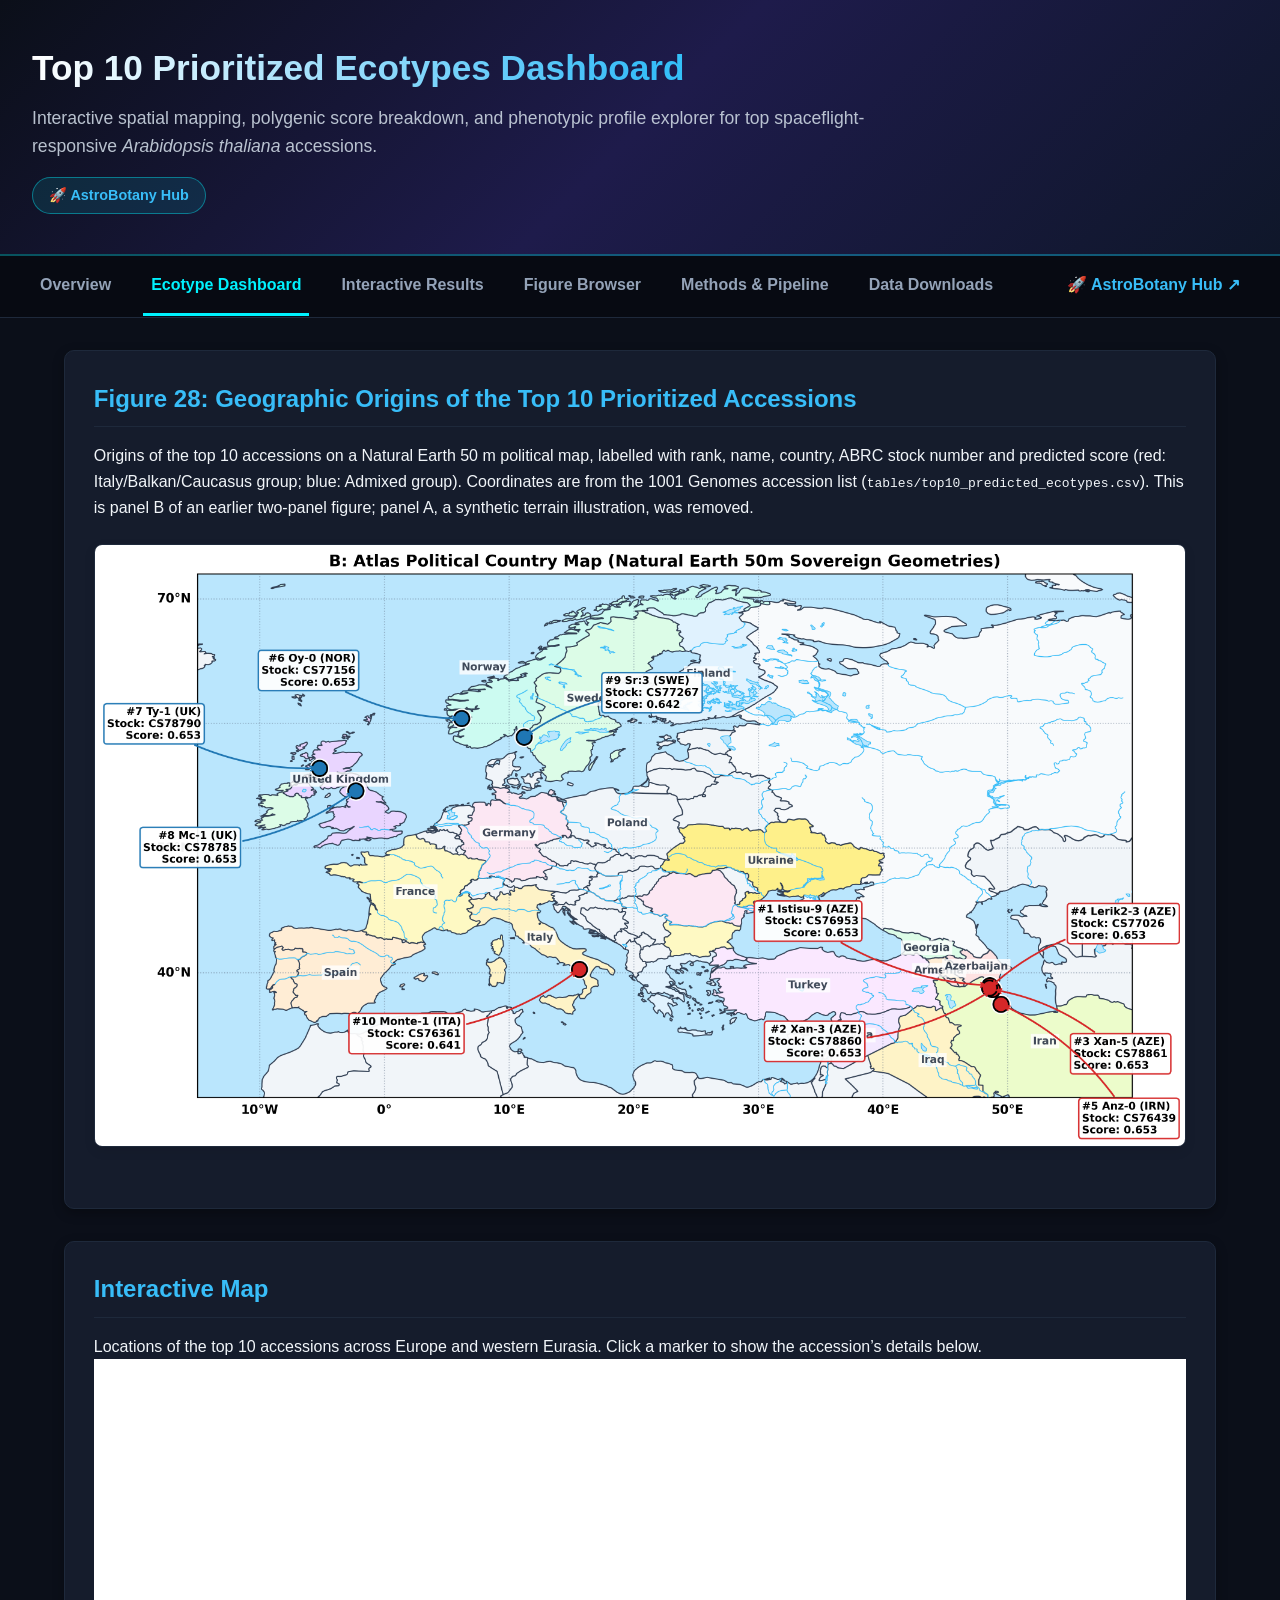
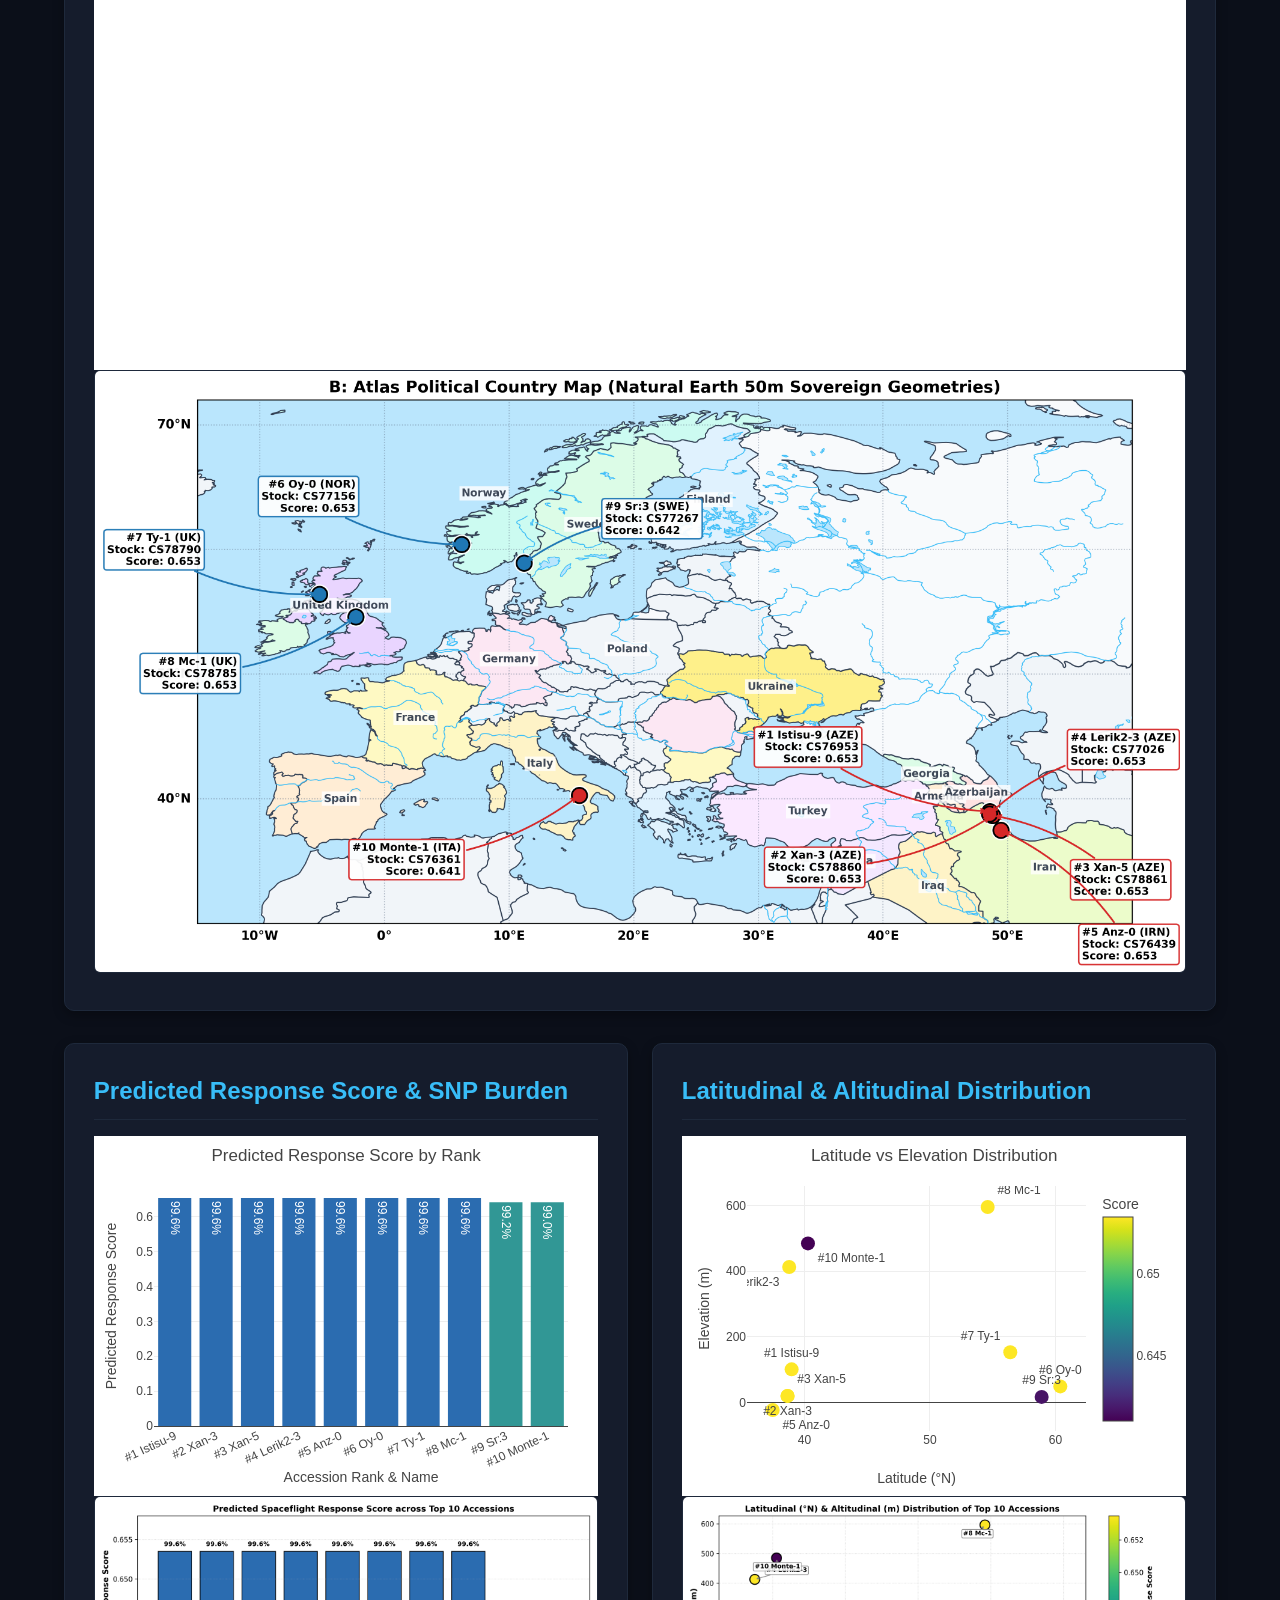
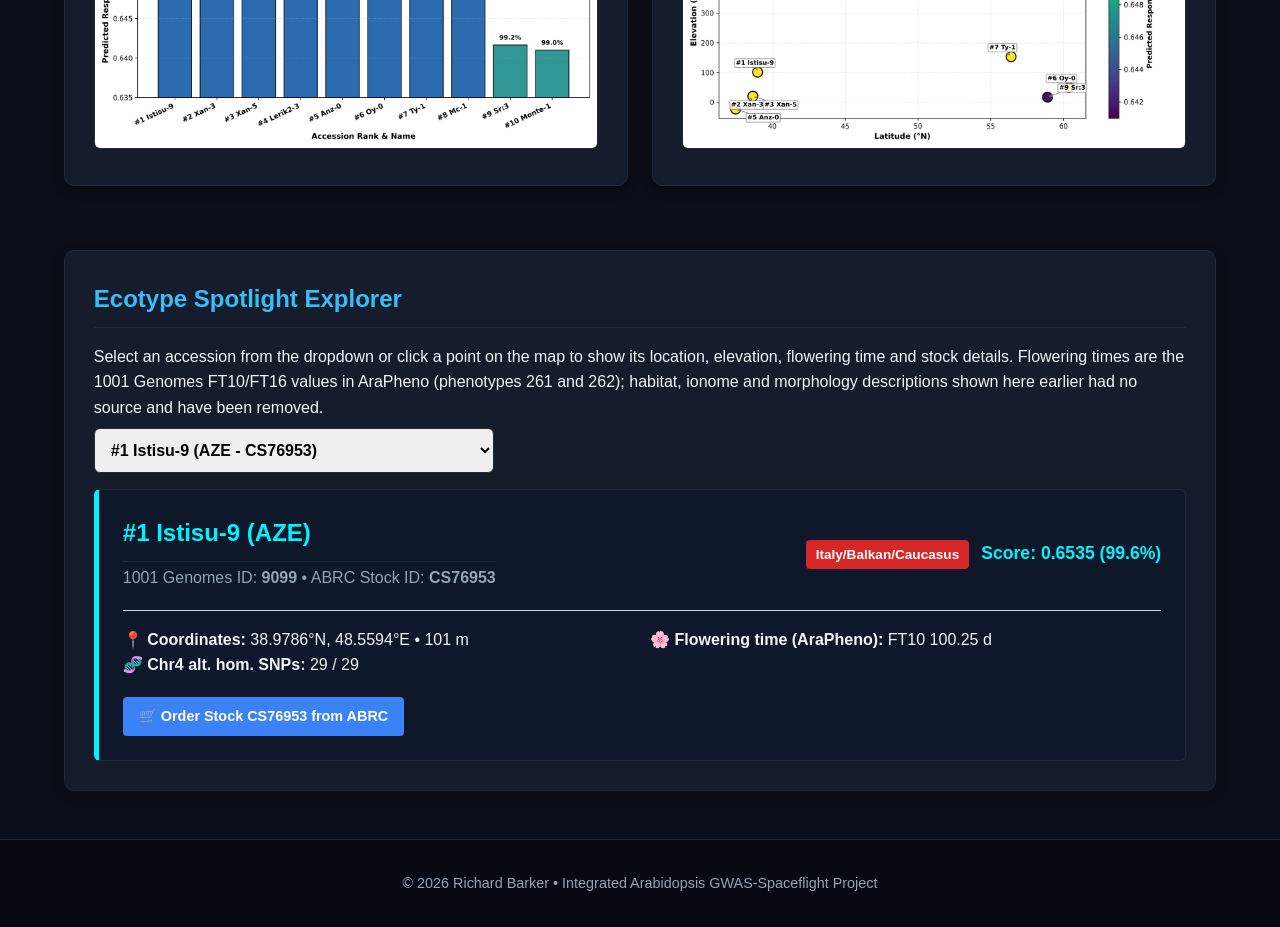
==== commit 39303a4c: "Crop Figure 28 to its real-map panel Panel A of the committed Figure 28 drew hand-placed Gaussian "t" ====
--- a/docs/dashboard.html
+++ b/docs/dashboard.html
@@ -57,7 +57,7 @@
   <div class="container">
     <div class="card">
       <h2>Figure 28: Geographic Origins of the Top 10 Prioritized Accessions</h2>
-      <p>Origins of the top 10 accessions by rank, country, elevation and population group. Coordinates are from the 1001 Genomes accession list and elevations from the Open-Meteo Elevation API (<code>tables/ecotype_prediction_geo.csv</code>).</p>
+      <p>Origins of the top 10 accessions on a Natural Earth 50 m political map, labelled with rank, name, country, ABRC stock number and predicted score (red: Italy/Balkan/Caucasus group; blue: Admixed group). Coordinates are from the 1001 Genomes accession list (<code>tables/top10_predicted_ecotypes.csv</code>). This is panel B of an earlier two-panel figure; panel A, a synthetic terrain illustration, was removed.</p>
       
       <div style="margin: 1.5rem 0; text-align:center;">
         <img src="assets/fig28_top10_ecotypes_map.png" alt="Figure 28: geographic origins of the top 10 accessions" style="width:100%; max-width:1100px; border-radius:8px; border:1px solid var(--border-color); box-shadow: 0 4px 12px rgba(0,0,0,0.08);">
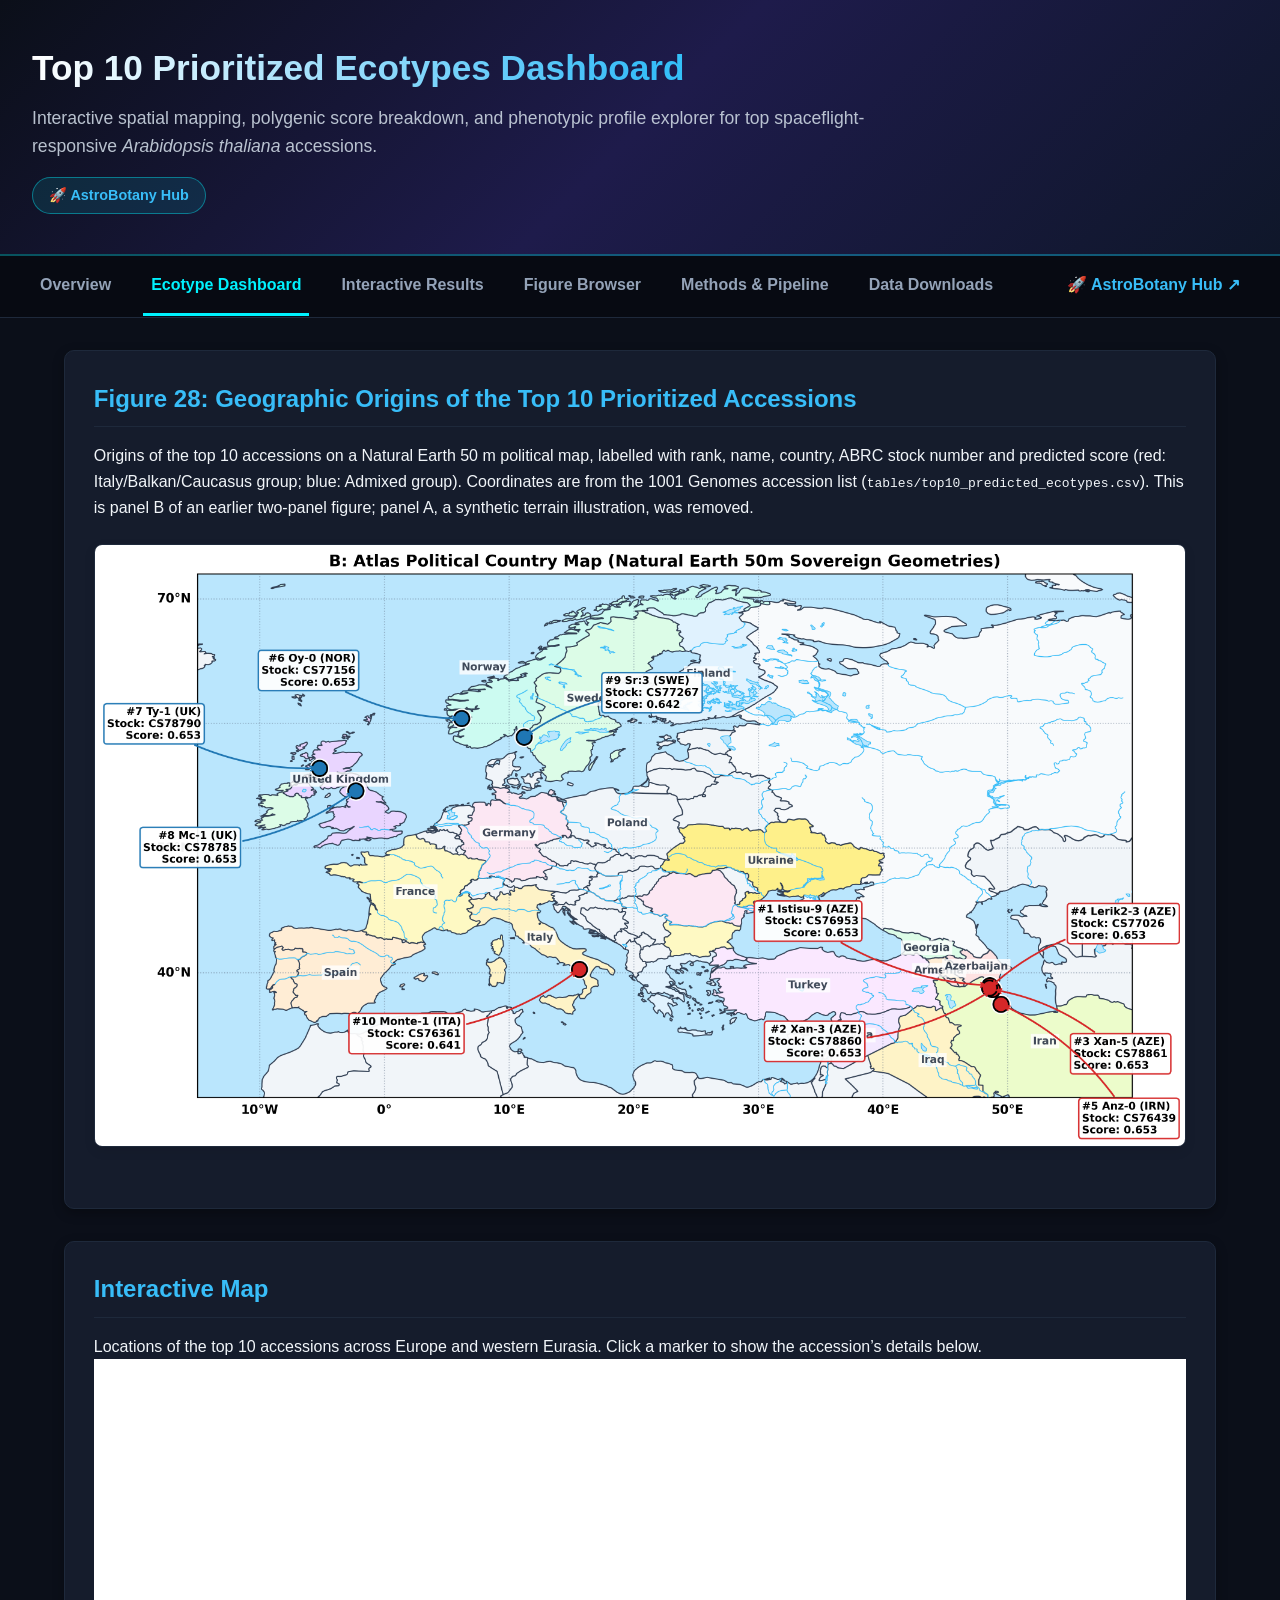
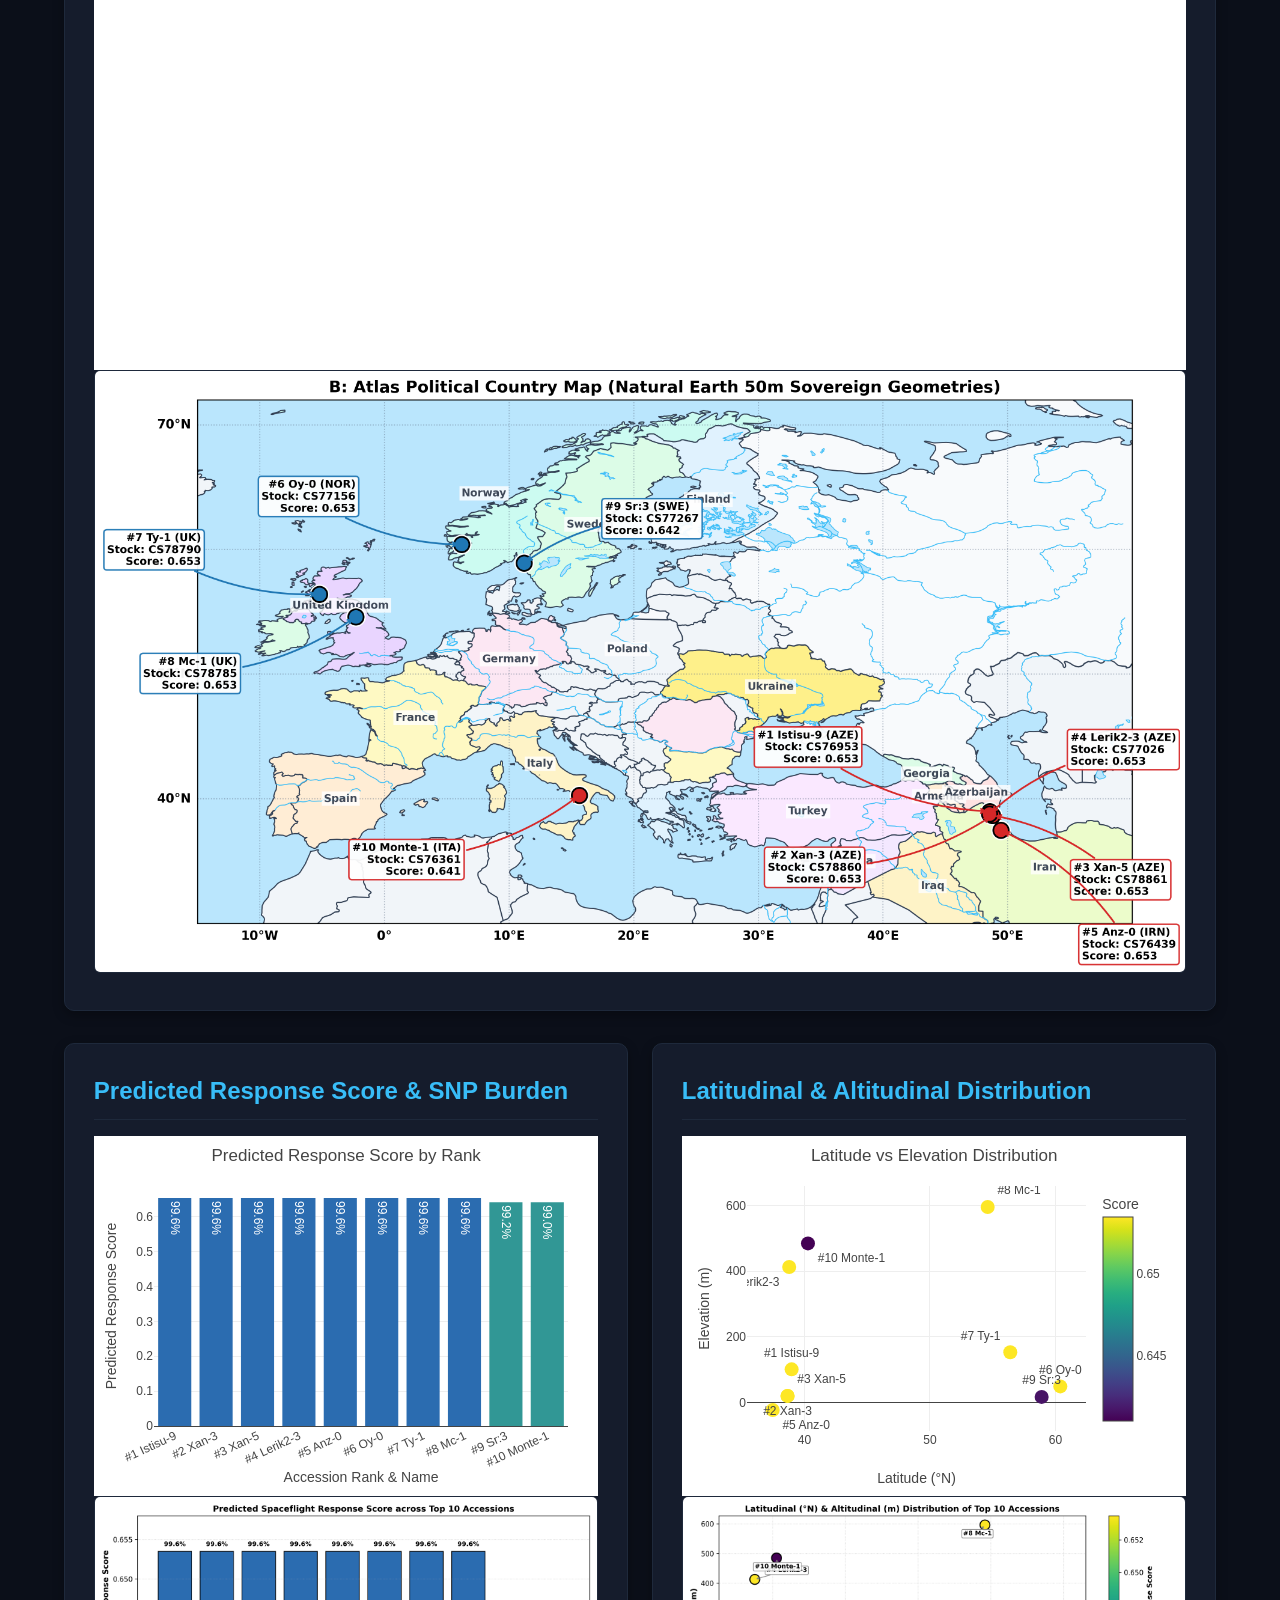
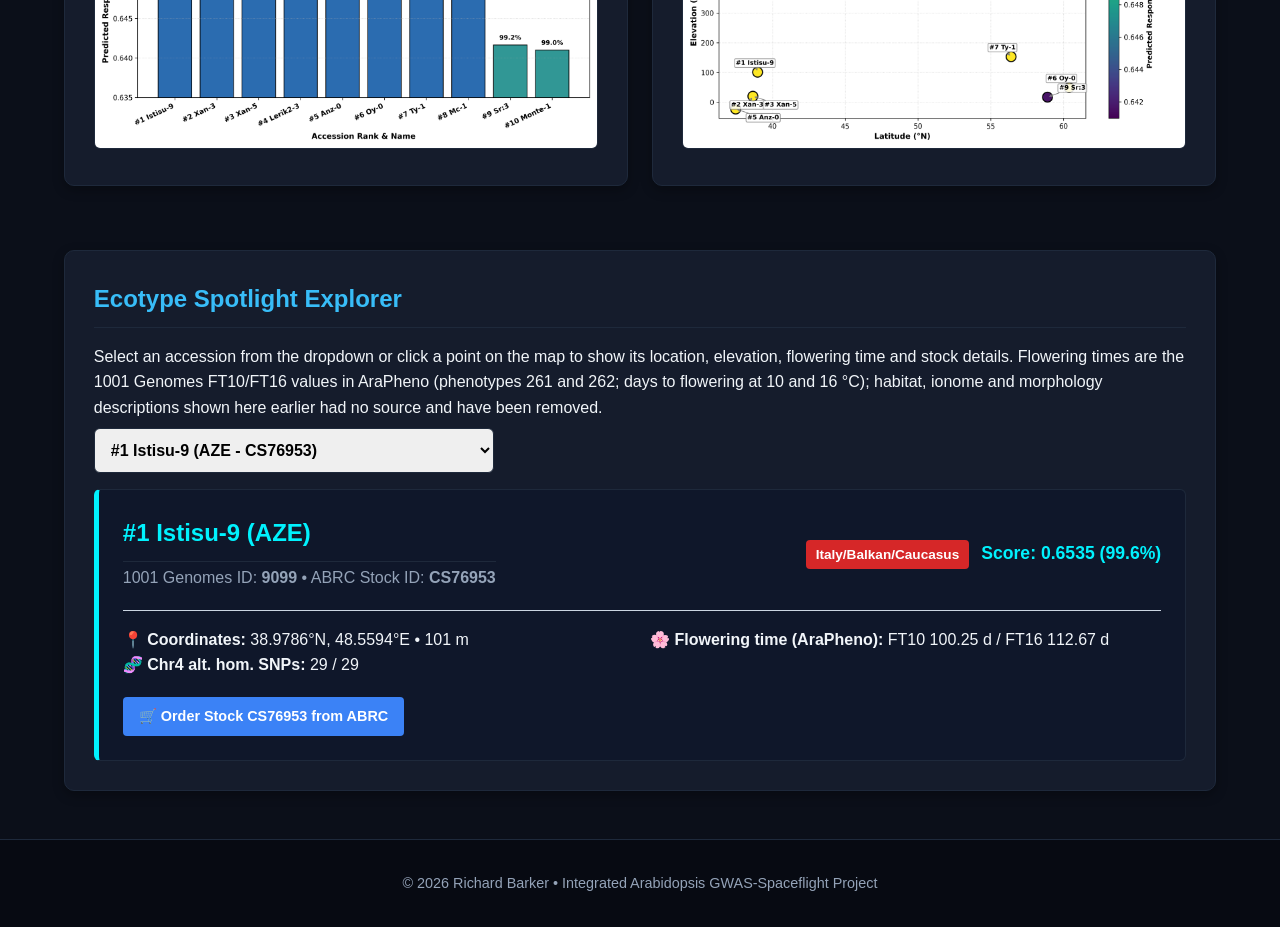
==== commit 245d9d39: "Update text for the recomputed results and correct the chromosome 4 claim - The Tier 1 text said the" ====
--- a/docs/dashboard.html
+++ b/docs/dashboard.html
@@ -89,7 +89,7 @@
 
     <div class="card">
       <h2>Ecotype Spotlight Explorer</h2>
-      <p>Select an accession from the dropdown or click a point on the map to show its location, elevation, flowering time and stock details. Flowering times are the 1001 Genomes FT10/FT16 values in AraPheno (phenotypes 261 and 262); habitat, ionome and morphology descriptions shown here earlier had no source and have been removed.</p>
+      <p>Select an accession from the dropdown or click a point on the map to show its location, elevation, flowering time and stock details. Flowering times are the 1001 Genomes FT10/FT16 values in AraPheno (phenotypes 261 and 262; days to flowering at 10 and 16&nbsp;&deg;C); habitat, ionome and morphology descriptions shown here earlier had no source and have been removed.</p>
       
       <select id="ecotypeSelect" style="width:100%; max-width:400px; padding:0.75rem; font-size:1rem; border-radius:6px; border:1px solid var(--border-color); margin-top:0.5rem; font-weight:600;">
         <option value="1">#1 Istisu-9 (AZE - CS76953)</option>
@@ -122,7 +122,7 @@
             <p><strong>🧬 Chr4 alt. hom. SNPs:</strong> 29 / 29</p>
           </div>
           <div>
-            <p><strong>🌸 Flowering time (AraPheno):</strong> FT10 100.25 d</p>
+            <p><strong>🌸 Flowering time (AraPheno):</strong> FT10 100.25 d / FT16 112.67 d</p>
           </div>
         </div>
         <div style="margin-top:1.2rem;">
@@ -141,52 +141,52 @@
       {
         rank: 1, name: "Istisu-9", id: 9099, stock_id: "CS76953", country: "AZE", group: "Italy/Balkan/Caucasus",
         lat: 38.9786, lon: 48.5594, elev: 101.0, snps: "29 / 29", score: 0.6535, pct: "99.6%",
-        flowering: "FT10 100.25 d"
+        flowering: "FT10 100.25 d / FT16 112.67 d"
       },
       {
         rank: 2, name: "Xan-3", id: 9067, stock_id: "CS78860", country: "AZE", group: "Italy/Balkan/Caucasus",
         lat: 38.6536, lon: 48.7992, elev: 20.0, snps: "29 / 29", score: 0.6535, pct: "99.6%",
-        flowering: "FT16 130 d"
+        flowering: "FT10 101.75 d / FT16 130 d"
       },
       {
         rank: 3, name: "Xan-5", id: 9069, stock_id: "CS78861", country: "AZE", group: "Italy/Balkan/Caucasus",
         lat: 38.6536, lon: 48.7992, elev: 20.0, snps: "5 / 29", score: 0.6535, pct: "99.6%",
-        flowering: "&mdash;"
+        flowering: "FT10 82.75 d / FT16 90.75 d"
       },
       {
         rank: 4, name: "Lerik2-3", id: 9081, stock_id: "CS77026", country: "AZE", group: "Italy/Balkan/Caucasus",
         lat: 38.7833, lon: 48.5517, elev: 413.0, snps: "29 / 29", score: 0.6535, pct: "99.6%",
-        flowering: "FT10 91.25 d"
+        flowering: "FT10 91.25 d / FT16 99.67 d"
       },
       {
         rank: 5, name: "Anz-0", id: 9759, stock_id: "CS76439", country: "IRN", group: "Italy/Balkan/Caucasus",
         lat: 37.47, lon: 49.47, elev: -23.0, snps: "29 / 29", score: 0.6535, pct: "99.6%",
-        flowering: "FT16 58.5 d"
+        flowering: "FT10 61.5 d / FT16 58.5 d"
       },
       {
         rank: 6, name: "Oy-0", id: 7288, stock_id: "CS77156", country: "NOR", group: "Admixed",
         lat: 60.3855, lon: 6.1930, elev: 49.0, snps: "29 / 29", score: 0.6535, pct: "99.6%",
-        flowering: "FT16 70.25 d"
+        flowering: "FT10 82.5 d / FT16 70.25 d"
       },
       {
         rank: 7, name: "Ty-1", id: 5784, stock_id: "CS78790", country: "UK", group: "Admixed",
         lat: 56.4, lon: -5.2, elev: 153.0, snps: "29 / 29", score: 0.6535, pct: "99.6%",
-        flowering: "&mdash;"
+        flowering: "FT10 101.75 d / FT16 69.25 d"
       },
       {
         rank: 8, name: "Mc-1", id: 5757, stock_id: "CS78785", country: "UK", group: "Admixed",
         lat: 54.6, lon: -2.3, elev: 596.0, snps: "2 / 29", score: 0.6535, pct: "99.6%",
-        flowering: "FT10 87.75 d"
+        flowering: "FT10 87.75 d / FT16 66.67 d"
       },
       {
         rank: 9, name: "Sr:3", id: 6086, stock_id: "CS77267", country: "SWE", group: "Admixed",
         lat: 58.9, lon: 11.2, elev: 17.0, snps: "29 / 29", score: 0.6416, pct: "99.2%",
-        flowering: "&mdash;"
+        flowering: "FT10 100.5 d / FT16 100.75 d"
       },
       {
         rank: 10, name: "Monte-1", id: 9966, stock_id: "CS76361", country: "ITA", group: "Italy/Balkan/Caucasus",
         lat: 40.28, lon: 15.65, elev: 485.0, snps: "29 / 29", score: 0.6410, pct: "99.0%",
-        flowering: "&mdash;"
+        flowering: "FT10 90.5 d / FT16 80 d"
       }
     ];
 
